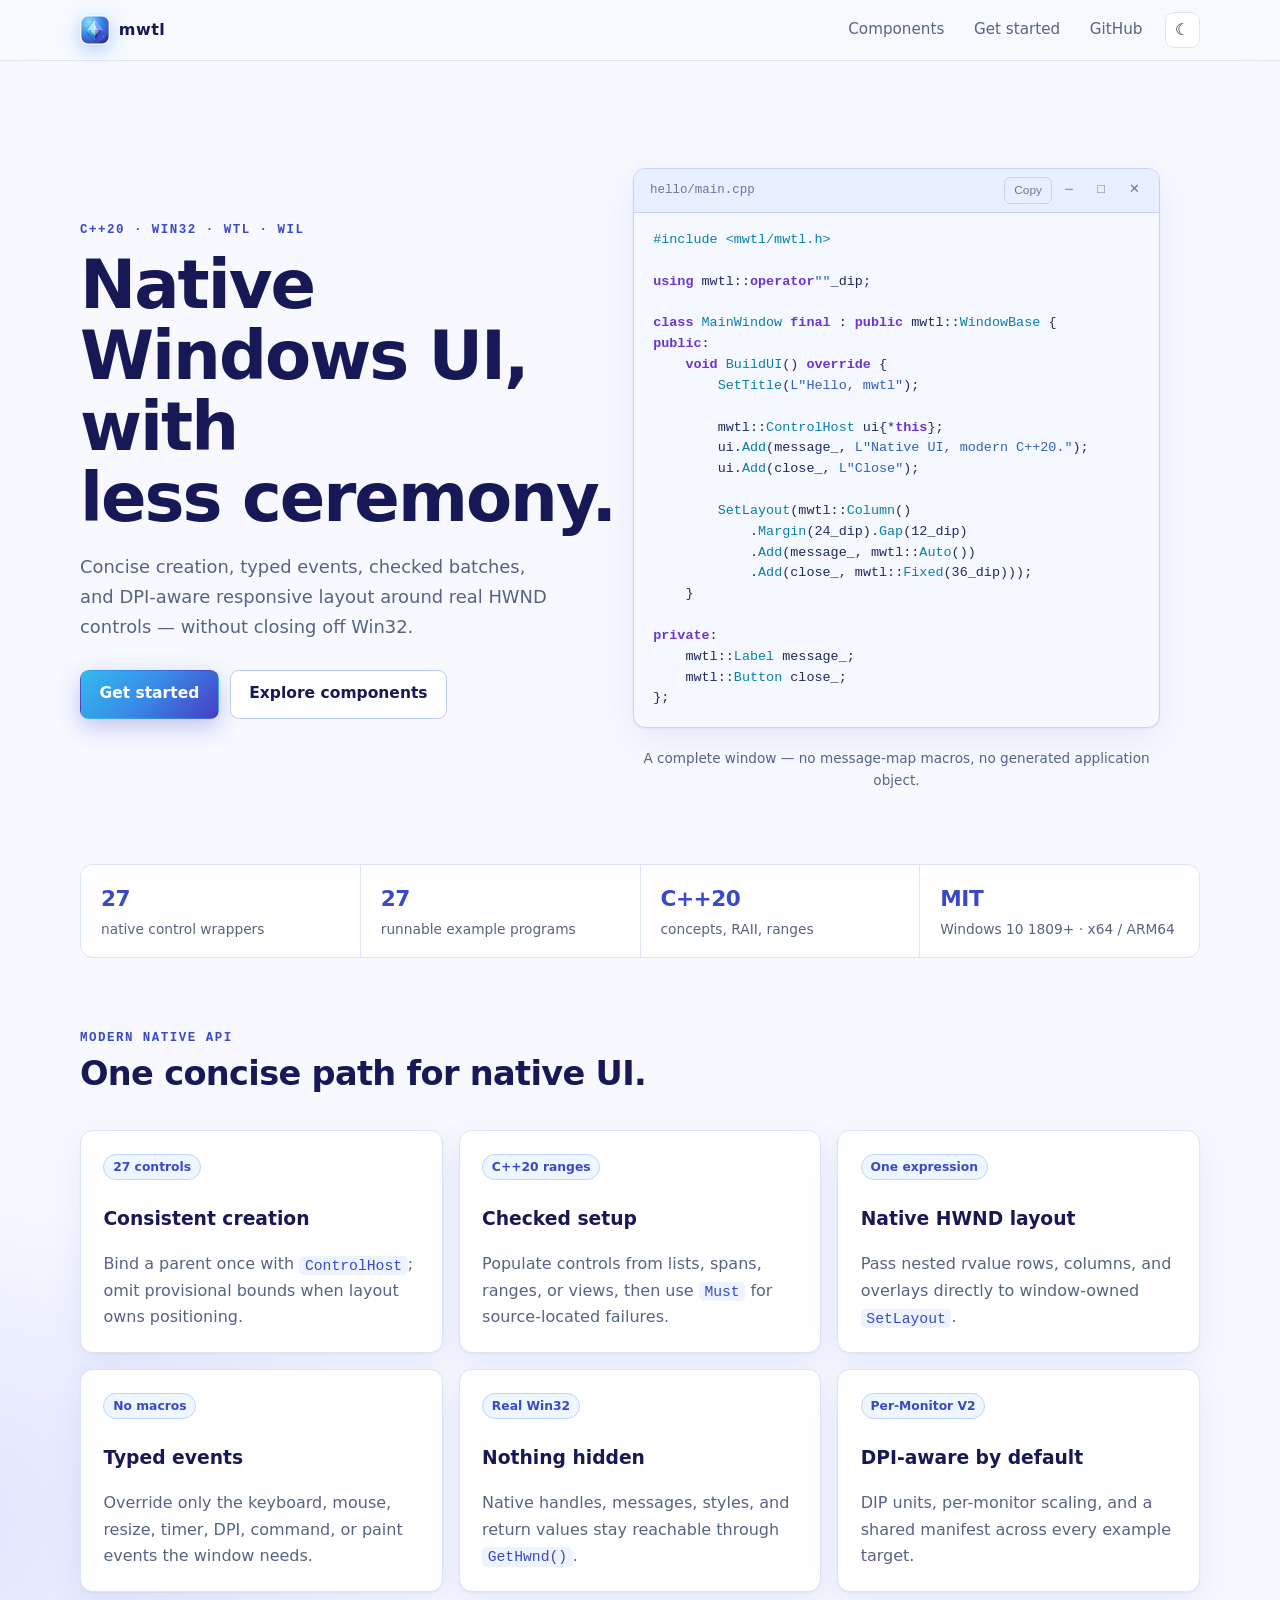
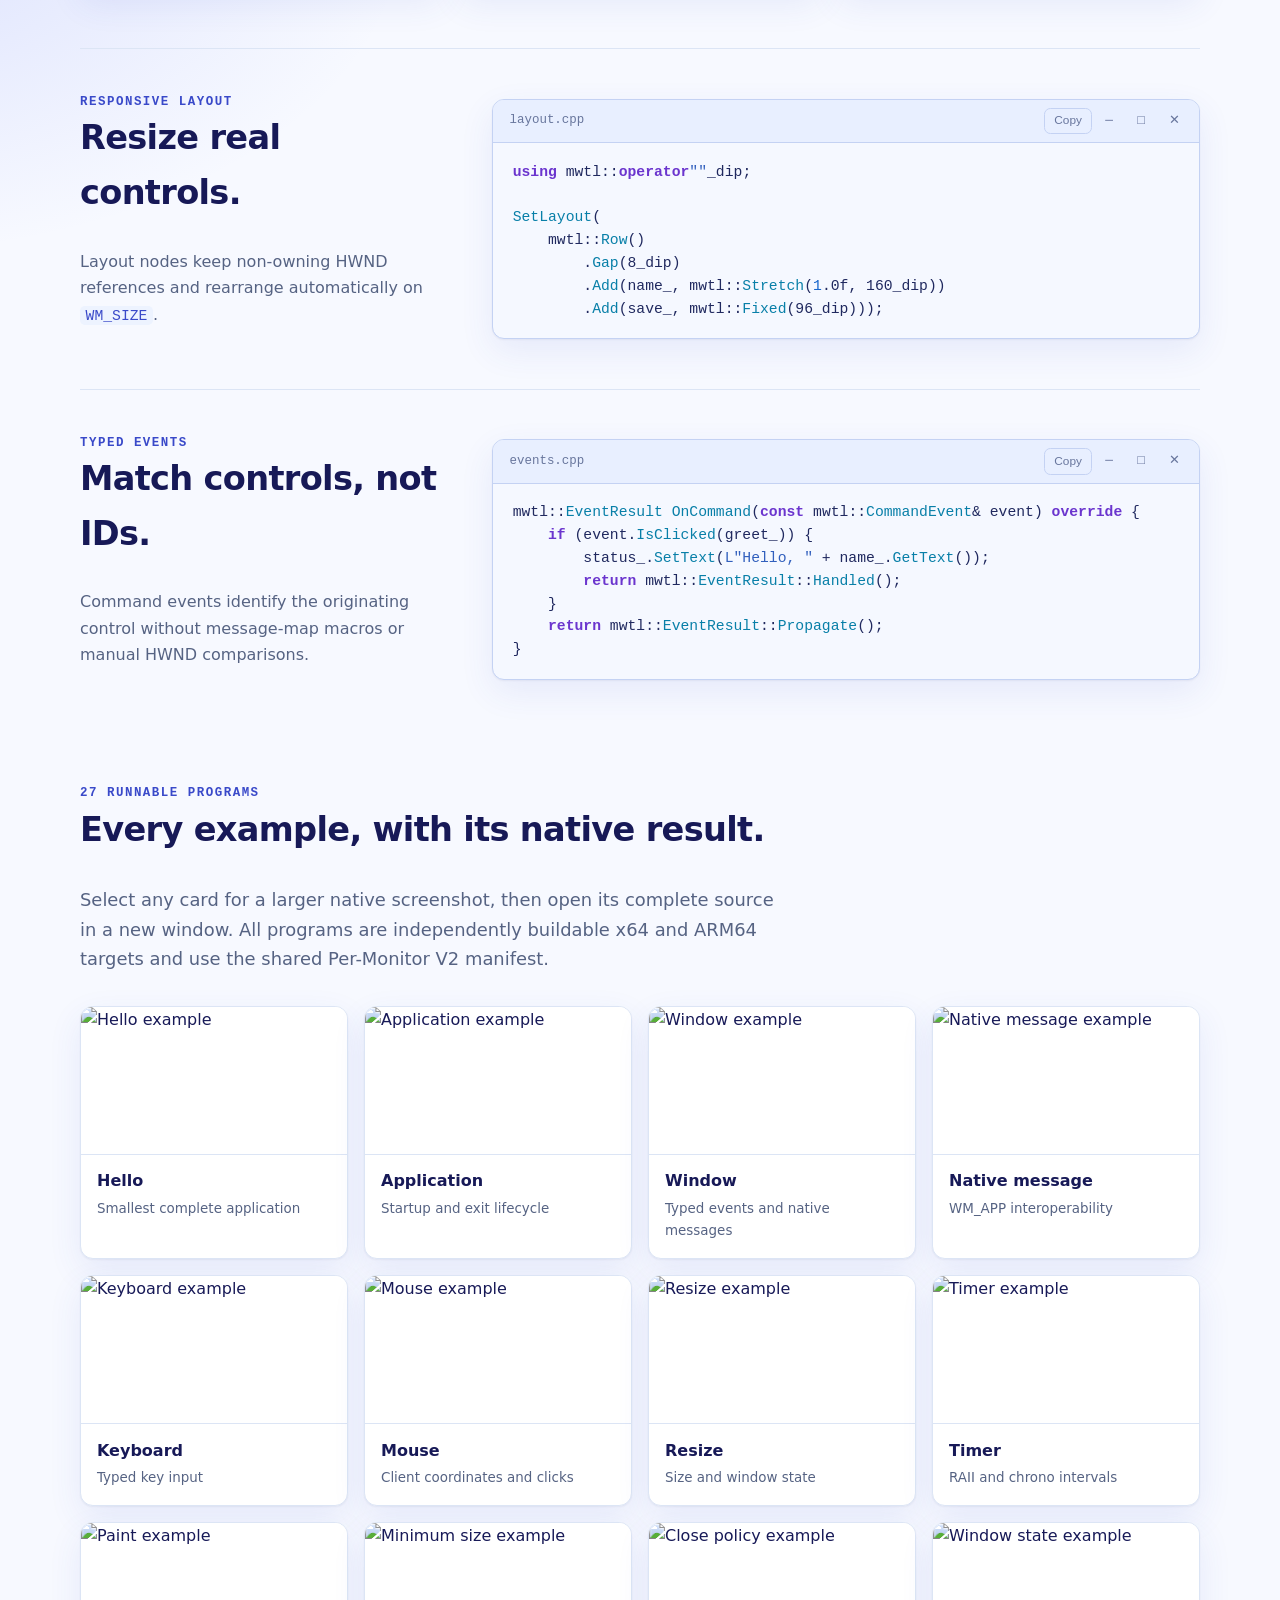
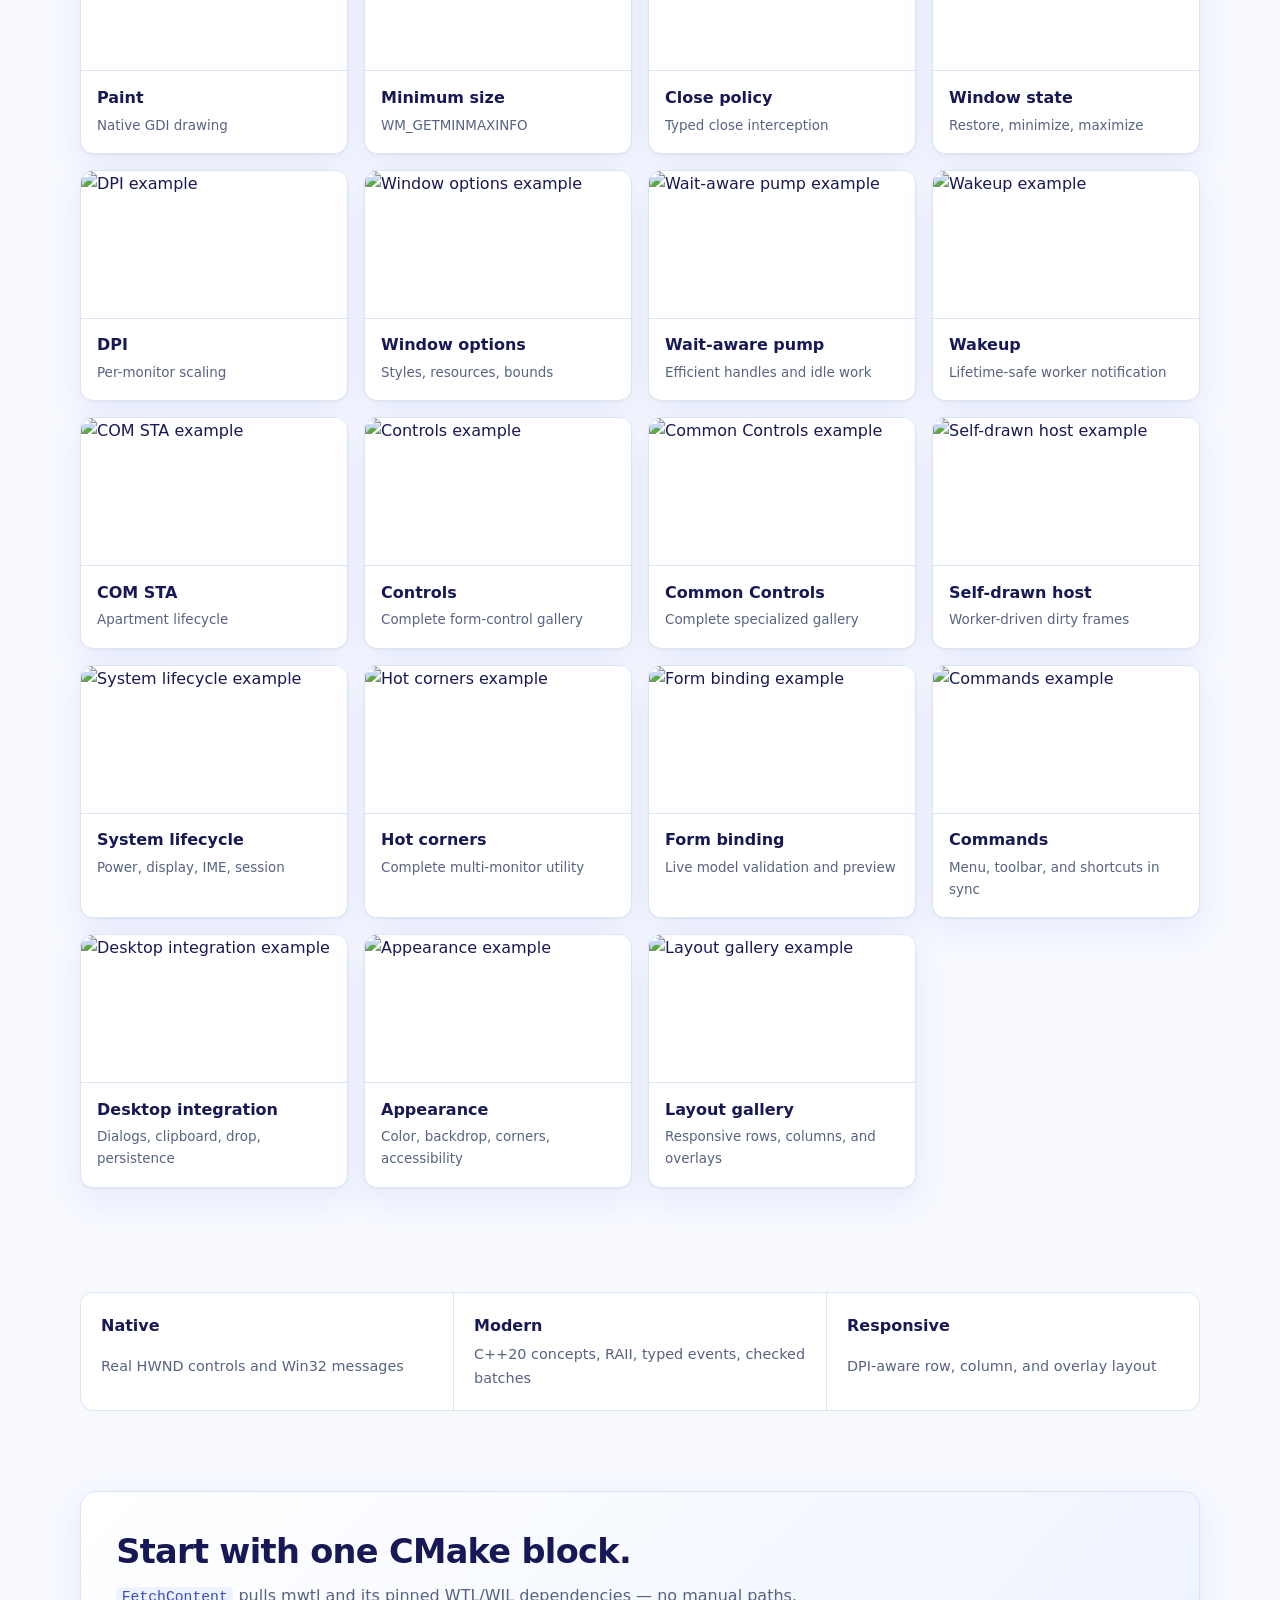
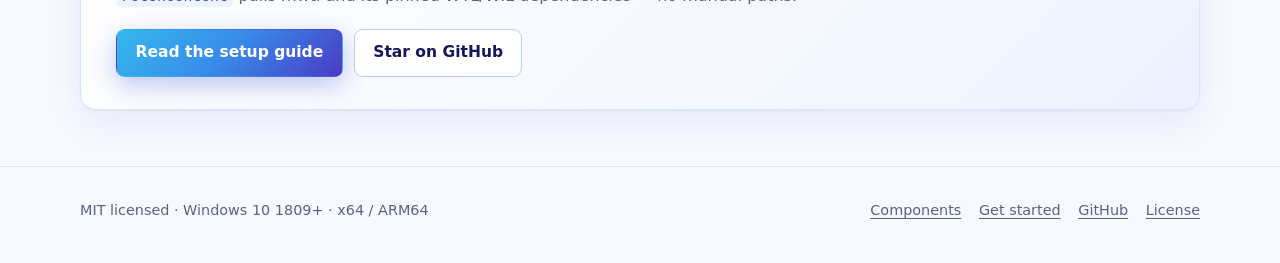
==== site/index.html @ c808b68e "Add enlarged previews for example screenshots" ====
<!doctype html>
<html lang="en">
<head>
  <meta charset="utf-8">
  <meta name="viewport" content="width=device-width, initial-scale=1">
  <meta name="description" content="mwtl is a lightweight C++20 library for native Windows controls, typed events, and DPI-aware responsive layout.">
  <link rel="canonical" href="https://everettjf.github.io/mwtl/">
  <title>mwtl — modern native Windows UI in C++20</title>
  <meta property="og:type" content="website">
  <meta property="og:title" content="mwtl — modern native Windows UI in C++20">
  <meta property="og:description" content="Real HWND controls, typed events, checked setup, and DPI-aware responsive layout — without closing off Win32.">
  <meta property="og:url" content="https://everettjf.github.io/mwtl/">
  <meta property="og:image" content="https://everettjf.github.io/mwtl/assets/mwtl-mark.svg">
  <meta name="theme-color" content="#f7f9ff">
  <link rel="icon" type="image/svg+xml" href="assets/mwtl-mark.svg">
  <link rel="stylesheet" href="styles.css?v=20260808g">
  <script>try{const t=localStorage.getItem("mwtl-theme");if(t)document.documentElement.dataset.theme=t}catch{}</script>
  <script defer src="assets/site.js?v=20260808g"></script>
</head>
<body>
  <a class="skip-link" href="#main">Skip to content</a>
  <header class="site-header">
    <div class="shell nav">
      <a class="brand" href="index.html"><img src="assets/mwtl-mark.svg" alt=""><span>mwtl</span></a>
      <nav class="nav-links" aria-label="Main navigation">
        <a href="components/index.html">Components</a>
        <a href="building.html">Get started</a>
        <a href="https://github.com/everettjf/mwtl">GitHub</a>
        <button class="theme-toggle" type="button" aria-label="Toggle color theme"></button>
      </nav>
    </div>
  </header>

  <main id="main">
    <section class="shell home-hero">
      <div class="hero-copy">
        <div class="eyebrow">C++20 · Win32 · WTL · WIL</div>
        <h1>Native Windows UI, with less&nbsp;ceremony.</h1>
        <p class="lede">Concise creation, typed events, checked batches, and DPI-aware responsive layout around real HWND controls — without closing off Win32.</p>
        <div class="actions">
          <a class="button primary" href="building.html">Get started</a>
          <a class="button" href="components/index.html">Explore components</a>
        </div>
      </div>
      <figure class="hero-demo">
        <pre data-title="hello/main.cpp"><code>#include &lt;mwtl/mwtl.h&gt;

using mwtl::operator""_dip;

class MainWindow final : public mwtl::WindowBase {
public:
    void BuildUI() override {
        SetTitle(L"Hello, mwtl");

        mwtl::ControlHost ui{*this};
        ui.Add(message_, L"Native UI, modern C++20.");
        ui.Add(close_, L"Close");

        SetLayout(mwtl::Column()
            .Margin(24_dip).Gap(12_dip)
            .Add(message_, mwtl::Auto())
            .Add(close_, mwtl::Fixed(36_dip)));
    }

private:
    mwtl::Label message_;
    mwtl::Button close_;
};</code></pre>
        <figcaption>A complete window — no message-map macros, no generated application object.</figcaption>
      </figure>
    </section>

    <section class="shell" aria-label="Project facts">
      <div class="stat-strip">
        <div><strong>27</strong><span>native control wrappers</span></div>
        <div><strong>27</strong><span>runnable example programs</span></div>
        <div><strong>C++20</strong><span>concepts, RAII, ranges</span></div>
        <div><strong>MIT</strong><span>Windows 10 1809+ · x64 / ARM64</span></div>
      </div>
    </section>

    <section class="shell section" aria-labelledby="api-title">
      <div class="eyebrow">Modern native API</div>
      <h2 id="api-title">One concise path for native UI.</h2>
      <div class="grid">
        <article class="card"><span class="tag">27 controls</span><h3>Consistent creation</h3><p>Bind a parent once with <code>ControlHost</code>; omit provisional bounds when layout owns positioning.</p></article>
        <article class="card"><span class="tag">C++20 ranges</span><h3>Checked setup</h3><p>Populate controls from lists, spans, ranges, or views, then use <code>Must</code> for source-located failures.</p></article>
        <article class="card"><span class="tag">One expression</span><h3>Native HWND layout</h3><p>Pass nested rvalue rows, columns, and overlays directly to window-owned <code>SetLayout</code>.</p></article>
        <article class="card"><span class="tag">No macros</span><h3>Typed events</h3><p>Override only the keyboard, mouse, resize, timer, DPI, command, or paint events the window needs.</p></article>
        <article class="card"><span class="tag">Real Win32</span><h3>Nothing hidden</h3><p>Native handles, messages, styles, and return values stay reachable through <code>GetHwnd()</code>.</p></article>
        <article class="card"><span class="tag">Per-Monitor V2</span><h3>DPI-aware by default</h3><p>DIP units, per-monitor scaling, and a shared manifest across every example target.</p></article>
      </div>
    </section>

    <section class="shell quick-code" aria-labelledby="layout-title">
      <div>
        <div class="eyebrow">Responsive layout</div>
        <h2 id="layout-title">Resize real controls.</h2>
        <p>Layout nodes keep non-owning HWND references and rearrange automatically on <code>WM_SIZE</code>.</p>
      </div>
      <pre data-title="layout.cpp"><code>using mwtl::operator""_dip;

SetLayout(
    mwtl::Row()
        .Gap(8_dip)
        .Add(name_, mwtl::Stretch(1.0f, 160_dip))
        .Add(save_, mwtl::Fixed(96_dip)));</code></pre>
    </section>

    <section class="shell quick-code" aria-labelledby="events-title">
      <div>
        <div class="eyebrow">Typed events</div>
        <h2 id="events-title">Match controls, not IDs.</h2>
        <p>Command events identify the originating control without message-map macros or manual HWND comparisons.</p>
      </div>
      <pre data-title="events.cpp"><code>mwtl::EventResult OnCommand(const mwtl::CommandEvent&amp; event) override {
    if (event.IsClicked(greet_)) {
        status_.SetText(L"Hello, " + name_.GetText());
        return mwtl::EventResult::Handled();
    }
    return mwtl::EventResult::Propagate();
}</code></pre>
    </section>

    <section class="shell section" aria-labelledby="examples-title">
      <div class="eyebrow">27 runnable programs</div>
      <h2 id="examples-title">Every example, with its native result.</h2>
      <p class="lede">Select any card for a larger native screenshot, then open its complete source in a new window. All programs are independently buildable x64 and ARM64 targets and use the shared Per-Monitor V2 manifest.</p>
      <div class="example-catalog">
        <a class="example-card" href="https://github.com/everettjf/mwtl/blob/main/examples/hello/main.cpp"><img src="https://raw.githubusercontent.com/everettjf/mwtl/main/docs/images/examples/hello.png" alt="Hello example" width="975" height="357" loading="lazy" decoding="async"><strong>Hello</strong><span>Smallest complete application</span></a>
        <a class="example-card" href="https://github.com/everettjf/mwtl/blob/main/examples/application/main.cpp"><img src="https://raw.githubusercontent.com/everettjf/mwtl/main/docs/images/examples/application.png" alt="Application example" width="900" height="560" loading="lazy" decoding="async"><strong>Application</strong><span>Startup and exit lifecycle</span></a>
        <a class="example-card" href="https://github.com/everettjf/mwtl/blob/main/examples/window/main.cpp"><img src="https://raw.githubusercontent.com/everettjf/mwtl/main/docs/images/examples/window.png" alt="Window example" width="900" height="560" loading="lazy" decoding="async"><strong>Window</strong><span>Typed events and native messages</span></a>
        <a class="example-card" href="https://github.com/everettjf/mwtl/blob/main/examples/native_message/main.cpp"><img src="https://raw.githubusercontent.com/everettjf/mwtl/main/docs/images/examples/native-message.png" alt="Native message example" width="600" height="373" loading="lazy" decoding="async"><strong>Native message</strong><span>WM_APP interoperability</span></a>
        <a class="example-card" href="https://github.com/everettjf/mwtl/blob/main/examples/keyboard/main.cpp"><img src="https://raw.githubusercontent.com/everettjf/mwtl/main/docs/images/examples/keyboard.png" alt="Keyboard example" width="900" height="560" loading="lazy" decoding="async"><strong>Keyboard</strong><span>Typed key input</span></a>
        <a class="example-card" href="https://github.com/everettjf/mwtl/blob/main/examples/mouse/main.cpp"><img src="https://raw.githubusercontent.com/everettjf/mwtl/main/docs/images/examples/mouse.png" alt="Mouse example" width="900" height="560" loading="lazy" decoding="async"><strong>Mouse</strong><span>Client coordinates and clicks</span></a>
        <a class="example-card" href="https://github.com/everettjf/mwtl/blob/main/examples/resize/main.cpp"><img src="https://raw.githubusercontent.com/everettjf/mwtl/main/docs/images/examples/resize.png" alt="Resize example" width="900" height="560" loading="lazy" decoding="async"><strong>Resize</strong><span>Size and window state</span></a>
        <a class="example-card" href="https://github.com/everettjf/mwtl/blob/main/examples/timer/main.cpp"><img src="https://raw.githubusercontent.com/everettjf/mwtl/main/docs/images/examples/timer.png" alt="Timer example" width="600" height="373" loading="lazy" decoding="async"><strong>Timer</strong><span>RAII and chrono intervals</span></a>
        <a class="example-card" href="https://github.com/everettjf/mwtl/blob/main/examples/paint/main.cpp"><img src="https://raw.githubusercontent.com/everettjf/mwtl/main/docs/images/examples/paint.png" alt="Paint example" width="600" height="373" loading="lazy" decoding="async"><strong>Paint</strong><span>Native GDI drawing</span></a>
        <a class="example-card" href="https://github.com/everettjf/mwtl/blob/main/examples/minmax/main.cpp"><img src="https://raw.githubusercontent.com/everettjf/mwtl/main/docs/images/examples/minmax.png" alt="Minimum size example" width="900" height="560" loading="lazy" decoding="async"><strong>Minimum size</strong><span>WM_GETMINMAXINFO</span></a>
        <a class="example-card" href="https://github.com/everettjf/mwtl/blob/main/examples/close_policy/main.cpp"><img src="https://raw.githubusercontent.com/everettjf/mwtl/main/docs/images/examples/close-policy.png" alt="Close policy example" width="900" height="560" loading="lazy" decoding="async"><strong>Close policy</strong><span>Typed close interception</span></a>
        <a class="example-card" href="https://github.com/everettjf/mwtl/blob/main/examples/window_state/main.cpp"><img src="https://raw.githubusercontent.com/everettjf/mwtl/main/docs/images/examples/window-state.png" alt="Window state example" width="900" height="560" loading="lazy" decoding="async"><strong>Window state</strong><span>Restore, minimize, maximize</span></a>
        <a class="example-card" href="https://github.com/everettjf/mwtl/blob/main/examples/dpi/main.cpp"><img src="https://raw.githubusercontent.com/everettjf/mwtl/main/docs/images/examples/dpi.png" alt="DPI example" width="900" height="560" loading="lazy" decoding="async"><strong>DPI</strong><span>Per-monitor scaling</span></a>
        <a class="example-card" href="https://github.com/everettjf/mwtl/blob/main/examples/window_options/main.cpp"><img src="https://raw.githubusercontent.com/everettjf/mwtl/main/docs/images/examples/window-options.png" alt="Window options example" width="815" height="537" loading="lazy" decoding="async"><strong>Window options</strong><span>Styles, resources, bounds</span></a>
        <a class="example-card" href="https://github.com/everettjf/mwtl/blob/main/examples/wait_aware/main.cpp"><img src="https://raw.githubusercontent.com/everettjf/mwtl/main/docs/images/examples/wait-aware.png" alt="Wait-aware pump example" width="900" height="560" loading="lazy" decoding="async"><strong>Wait-aware pump</strong><span>Efficient handles and idle work</span></a>
        <a class="example-card" href="https://github.com/everettjf/mwtl/blob/main/examples/wakeup/main.cpp"><img src="https://raw.githubusercontent.com/everettjf/mwtl/main/docs/images/examples/wakeup.png" alt="Wakeup example" width="900" height="560" loading="lazy" decoding="async"><strong>Wakeup</strong><span>Lifetime-safe worker notification</span></a>
        <a class="example-card" href="https://github.com/everettjf/mwtl/blob/main/examples/com_sta/main.cpp"><img src="https://raw.githubusercontent.com/everettjf/mwtl/main/docs/images/examples/com-sta.png" alt="COM STA example" width="900" height="560" loading="lazy" decoding="async"><strong>COM STA</strong><span>Apartment lifecycle</span></a>
        <a class="example-card" href="https://github.com/everettjf/mwtl/blob/main/examples/controls/main.cpp"><img src="https://raw.githubusercontent.com/everettjf/mwtl/main/docs/images/examples/controls.png" alt="Controls example" width="1462" height="806" loading="lazy" decoding="async"><strong>Controls</strong><span>Complete form-control gallery</span></a>
        <a class="example-card" href="https://github.com/everettjf/mwtl/blob/main/examples/common_controls/main.cpp"><img src="https://raw.githubusercontent.com/everettjf/mwtl/main/docs/images/examples/common-controls.png" alt="Common Controls example" width="1920" height="1020" loading="lazy" decoding="async"><strong>Common Controls</strong><span>Complete specialized gallery</span></a>
        <a class="example-card" href="https://github.com/everettjf/mwtl/blob/main/examples/self_drawn_host/main.cpp"><img src="https://raw.githubusercontent.com/everettjf/mwtl/main/docs/images/examples/self-drawn-host.png" alt="Self-drawn host example" width="900" height="560" loading="lazy" decoding="async"><strong>Self-drawn host</strong><span>Worker-driven dirty frames</span></a>
        <a class="example-card" href="https://github.com/everettjf/mwtl/blob/main/examples/system_lifecycle/main.cpp"><img src="https://raw.githubusercontent.com/everettjf/mwtl/main/docs/images/examples/system-lifecycle.png" alt="System lifecycle example" width="900" height="560" loading="lazy" decoding="async"><strong>System lifecycle</strong><span>Power, display, IME, session</span></a>
        <a class="example-card" href="https://github.com/everettjf/mwtl/blob/main/examples/hot_corners/main.cpp"><img src="https://raw.githubusercontent.com/everettjf/mwtl/main/docs/images/examples/hot-corners.png" alt="Hot corners example" width="655" height="287" loading="lazy" decoding="async"><strong>Hot corners</strong><span>Complete multi-monitor utility</span></a>
        <a class="example-card" href="https://github.com/everettjf/mwtl/blob/main/examples/form_binding/main.cpp"><img src="https://raw.githubusercontent.com/everettjf/mwtl/main/docs/images/examples/form-binding.png" alt="Form binding example" width="920" height="560" loading="lazy" decoding="async"><strong>Form binding</strong><span>Live model validation and preview</span></a>
        <a class="example-card" href="https://github.com/everettjf/mwtl/blob/main/examples/commands/main.cpp"><img src="https://raw.githubusercontent.com/everettjf/mwtl/main/docs/images/examples/commands.png" alt="Commands example" width="1080" height="680" loading="lazy" decoding="async"><strong>Commands</strong><span>Menu, toolbar, and shortcuts in sync</span></a>
        <a class="example-card" href="https://github.com/everettjf/mwtl/blob/main/examples/desktop_integration/main.cpp"><img src="https://raw.githubusercontent.com/everettjf/mwtl/main/docs/images/examples/desktop-integration.png" alt="Desktop integration example" width="1120" height="720" loading="lazy" decoding="async"><strong>Desktop integration</strong><span>Dialogs, clipboard, drop, persistence</span></a>
        <a class="example-card" href="https://github.com/everettjf/mwtl/blob/main/examples/appearance/main.cpp"><img src="https://raw.githubusercontent.com/everettjf/mwtl/main/docs/images/examples/appearance.png" alt="Appearance example" width="1040" height="680" loading="lazy" decoding="async"><strong>Appearance</strong><span>Color, backdrop, corners, accessibility</span></a>
        <a class="example-card" href="https://github.com/everettjf/mwtl/blob/main/examples/layout_gallery/main.cpp"><img src="https://raw.githubusercontent.com/everettjf/mwtl/main/docs/images/examples/layout-gallery.png" alt="Layout gallery example" width="1180" height="760" loading="lazy" decoding="async"><strong>Layout gallery</strong><span>Responsive rows, columns, and overlays</span></a>
      </div>
    </section>

    <section class="shell home-strip" aria-label="Principles">
      <div><strong>Native</strong><span>Real HWND controls and Win32 messages</span></div>
      <div><strong>Modern</strong><span>C++20 concepts, RAII, typed events, checked batches</span></div>
      <div><strong>Responsive</strong><span>DPI-aware row, column, and overlay layout</span></div>
    </section>

    <section class="shell" aria-label="Get started call to action">
      <div class="cta-band">
        <div>
          <h2>Start with one CMake block.</h2>
          <p><code>FetchContent</code> pulls mwtl and its pinned WTL/WIL dependencies — no manual paths.</p>
        </div>
        <div class="actions">
          <a class="button primary" href="building.html">Read the setup guide</a>
          <a class="button" href="https://github.com/everettjf/mwtl">Star on GitHub</a>
        </div>
      </div>
    </section>
  </main>

  <footer class="site-footer">
    <div class="shell footer">
      <span>MIT licensed · Windows 10 1809+ · x64 / ARM64</span>
      <nav aria-label="Footer">
        <a href="components/index.html">Components</a>
        <a href="building.html">Get started</a>
        <a href="https://github.com/everettjf/mwtl">GitHub</a>
        <a href="https://github.com/everettjf/mwtl/blob/main/LICENSE">License</a>
      </nav>
    </div>
  </footer>
</body>
</html>
---- site/styles.css ----
/* mwtl site — Fluent-inspired design derived from the project mark:
   luminous cyan, Windows blue, electric violet, and deep cosmic navy.
   The site is light by default; its dark counterpart is available through
   the header toggle (data-theme="dark" on <html>, persisted by site.js). */

:root {
  color-scheme: light;
  --bg: #f7f9ff;
  --glow-a: rgba(113, 217, 255, .32);
  --glow-b: rgba(98, 120, 245, .18);
  --surface: #ffffff;
  --surface-2: #edf3ff;
  --text: #171957;
  --muted: #566383;
  --line: #dce5f5;
  --line-strong: #bcccf0;
  --accent: #3949c9;
  --accent-soft: rgba(98, 120, 245, .12);
  --chip-line: #bfd5fa;
  --chip-bg: #eef6ff;
  --card-shadow: 0 1px 2px rgba(23, 25, 87, .05), 0 12px 34px rgba(57, 73, 201, .09);
  --card-shadow-hover: 0 3px 7px rgba(23, 25, 87, .08), 0 20px 48px rgba(57, 73, 201, .17);
  --header-bg: rgba(247, 249, 255, .84);
  --code-bg: #f5f8ff;
  --code-bg-2: #e8efff;
  --code-line: #c4d2f3;
  --code-text: #20295f;
  --code-muted: #68769d;
}

:root[data-theme="dark"] {
  color-scheme: dark;
  --bg: #090b24;
  --glow-a: rgba(53, 185, 237, .14);
  --glow-b: rgba(73, 59, 196, .20);
  --surface: #121634;
  --surface-2: #1a2048;
  --text: #f1f7ff;
  --muted: #a6b3d4;
  --line: #252c5a;
  --line-strong: #3c4787;
  --accent: #8be0ff;
  --accent-soft: rgba(113, 217, 255, .11);
  --chip-line: #35558c;
  --chip-bg: rgba(56, 140, 233, .12);
  --card-shadow: 0 1px 2px rgba(2, 3, 16, .5), 0 14px 38px rgba(2, 3, 16, .46);
  --card-shadow-hover: 0 3px 7px rgba(2, 3, 16, .55), 0 22px 52px rgba(2, 3, 16, .66);
  --header-bg: rgba(9, 11, 36, .82);
  --code-bg: #0d1033;
  --code-bg-2: #171957;
  --code-line: #303978;
  --code-text: #effaff;
  --code-muted: #9eacd2;
}

* { box-sizing: border-box; }
html { scroll-behavior: smooth; }

body {
  margin: 0;
  background:
    radial-gradient(60rem 34rem at 84% -8%, var(--glow-a), transparent 70%),
    radial-gradient(48rem 30rem at -10% 30%, var(--glow-b), transparent 70%),
    var(--bg);
  color: var(--text);
  font-family: "Segoe UI Variable Text", "Segoe UI", system-ui, -apple-system, "Helvetica Neue", Arial, sans-serif;
  line-height: 1.65;
  -webkit-font-smoothing: antialiased;
}

h1, h2, h3 { font-family: "Segoe UI Variable Display", "Segoe UI", system-ui, sans-serif; }
code, pre, kbd { font-family: "Cascadia Code", "Cascadia Mono", Consolas, "SFMono-Regular", Menlo, monospace; }

a { color: var(--accent); text-underline-offset: .18em; }
a:hover { text-decoration-thickness: 2px; }

::selection { background: rgba(98, 120, 245, .28); }
:focus-visible { outline: 2px solid var(--accent); outline-offset: 2px; border-radius: 4px; }

.skip-link {
  position: absolute; top: -3rem; left: 1rem; z-index: 100;
  padding: .5rem .9rem; border-radius: .5rem;
  background: var(--accent); color: #fff; text-decoration: none;
  transition: top .15s ease;
}
.skip-link:focus-visible { top: .6rem; }

.shell { width: min(1120px, calc(100% - 2.5rem)); margin: 0 auto; }

/* ---------- Header ---------- */
.site-header {
  position: sticky; top: 0; z-index: 40;
  border-bottom: 1px solid var(--line);
  background: var(--header-bg);
  backdrop-filter: blur(16px);
  -webkit-backdrop-filter: blur(16px);
}
.nav { display: flex; align-items: center; justify-content: space-between; gap: 1rem; min-height: 3.75rem; }
.brand { display: inline-flex; align-items: center; gap: .55rem; color: var(--text); text-decoration: none; font-weight: 700; letter-spacing: .03em; }
.brand img { width: 30px; height: 30px; border-radius: 8px; box-shadow: 0 5px 18px rgba(56, 140, 233, .38); }
.nav-links { display: flex; align-items: center; gap: .25rem; }
.nav-links a {
  padding: .42rem .8rem; border-radius: .5rem;
  color: var(--muted); text-decoration: none; font-size: .95rem;
}
.nav-links a:hover { color: var(--text); background: var(--accent-soft); }
.nav-links a.active { color: var(--text); font-weight: 600; background: var(--accent-soft); }

.theme-toggle {
  display: inline-flex; align-items: center; justify-content: center;
  width: 2.2rem; height: 2.2rem; margin-left: .35rem;
  border: 1px solid var(--line); border-radius: .55rem;
  background: var(--surface); color: var(--text);
  font-size: 1rem; line-height: 1; cursor: pointer;
}
.theme-toggle:hover { border-color: var(--line-strong); background: var(--surface-2); }
.theme-toggle::before { content: "☾"; }
:root[data-theme="dark"] .theme-toggle::before { content: "☀"; }

/* ---------- Type ---------- */
.eyebrow {
  color: var(--accent);
  font: 600 .78rem/1.3 "Cascadia Code", Consolas, monospace;
  letter-spacing: .12em; text-transform: uppercase;
}
h1 { margin: .7rem 0 1.1rem; font-size: clamp(2.3rem, 5.4vw, 3.9rem); font-weight: 650; line-height: 1.06; letter-spacing: -.03em; }
h2 { margin-top: 0; font-size: clamp(1.5rem, 3.4vw, 2.1rem); font-weight: 650; letter-spacing: -.02em; }
h3 { margin-bottom: .35rem; font-weight: 650; }
.lede { max-width: 44rem; color: var(--muted); font-size: 1.12rem; }

/* ---------- Buttons ---------- */
.actions { display: flex; flex-wrap: wrap; gap: .7rem; margin-top: 1.8rem; }
.button {
  display: inline-flex; align-items: center; gap: .45rem;
  padding: .66rem 1.15rem; border: 1px solid var(--line-strong); border-radius: .55rem;
  color: var(--text); text-decoration: none; font-weight: 600; font-size: .97rem;
  background: var(--surface);
  transition: background .12s ease, border-color .12s ease, transform .12s ease;
}
.button:hover { background: var(--surface-2); }
.button.primary {
  border-color: transparent; color: #fff;
  background: linear-gradient(135deg, #35b9ed, #388ce9 48%, #493bc4);
  box-shadow: 0 8px 24px rgba(57, 73, 201, .30);
}
.button.primary:hover { filter: brightness(1.07); background: linear-gradient(135deg, #35b9ed, #388ce9 48%, #493bc4); }
.button:active { transform: translateY(1px); }

/* ---------- Hero ---------- */
.hero { padding: 5rem 0 3.5rem; }
.home-hero {
  display: grid; grid-template-columns: minmax(0, .88fr) minmax(0, 1.12fr);
  gap: 2.25rem; align-items: center; padding: 4.5rem 0 3.5rem;
}
.home-hero h1 { font-size: clamp(2.5rem, 5.6vw, 4.2rem); }
.hero-demo { min-width: 0; }
.hero-demo pre {
  overflow-x: hidden;
  white-space: pre-wrap;
  overflow-wrap: anywhere;
  font-size: clamp(.75rem, 1.05vw, .9rem);
}
.hero-demo figcaption, .demo-caption { margin-top: .6rem; color: var(--muted); font-size: .85rem; text-align: center; }

.stat-strip {
  display: grid; grid-template-columns: repeat(4, 1fr); gap: 1px;
  margin: 0 auto 1rem; overflow: hidden;
  border: 1px solid var(--line); border-radius: .8rem; background: var(--line);
}
.stat-strip div { display: grid; gap: .1rem; padding: 1rem 1.25rem; background: var(--surface); }
.stat-strip strong { font-size: 1.35rem; font-weight: 650; letter-spacing: -.02em; color: var(--accent); }
.stat-strip span { color: var(--muted); font-size: .86rem; }

/* ---------- Cards ---------- */
.section { padding: 3.5rem 0; }
.section > .lede { margin-bottom: .5rem; }
.grid { display: grid; grid-template-columns: repeat(auto-fit, minmax(280px, 1fr)); gap: 1rem; margin-top: 1.8rem; }
.card {
  padding: 1.35rem 1.4rem; border: 1px solid var(--line); border-radius: .8rem;
  background: var(--surface); box-shadow: var(--card-shadow);
}
.card p { margin-bottom: 0; color: var(--muted); }
.tag {
  display: inline-block; margin-bottom: .35rem; padding: .13rem .55rem;
  border: 1px solid var(--chip-line); border-radius: 99px;
  color: var(--accent); background: var(--chip-bg); font-size: .77rem; font-weight: 600;
}

/* ---------- Code: Windows-window chrome ---------- */
pre {
  overflow-x: auto; padding: 1.1rem 1.2rem;
  border: 1px solid var(--code-line); border-radius: .7rem;
  background: linear-gradient(150deg, var(--code-bg), var(--code-bg-2));
  color: var(--code-text); font-size: .92rem; line-height: 1.55;
  tab-size: 4;
}
code:not(pre code) {
  padding: .1rem .35rem; border-radius: .3rem;
  background: var(--surface-2); color: var(--accent); font-size: .92em;
  overflow-wrap: anywhere;
}

.window {
  margin: 1.2rem 0; overflow: hidden;
  border: 1px solid var(--code-line); border-radius: .75rem;
  background: var(--code-bg);
  box-shadow: var(--card-shadow);
}
.window-bar {
  display: flex; align-items: center; gap: .8rem;
  padding: .5rem .65rem .5rem 1rem;
  border-bottom: 1px solid var(--code-line);
  background: var(--code-bg-2);
}
.window-title {
  flex: 1; min-width: 0; overflow: hidden; text-overflow: ellipsis; white-space: nowrap;
  color: var(--code-muted); font: 500 .78rem/1.4 "Cascadia Code", Consolas, monospace;
}
.window-glyphs {
  color: var(--code-muted); font: .8rem/1 "Segoe UI Symbol", "Cascadia Code", monospace;
  letter-spacing: .65em; user-select: none; white-space: nowrap;
}
.window pre { margin: 0; border: 0; border-radius: 0; background: transparent; }

.copy-btn {
  padding: .28rem .6rem; border: 1px solid var(--code-line); border-radius: .4rem;
  background: transparent; color: var(--code-muted);
  font: 500 .74rem/1.3 "Segoe UI Variable Text", "Segoe UI", sans-serif; cursor: pointer;
  transition: color .12s ease, border-color .12s ease;
}
.copy-btn:hover { color: var(--code-text); border-color: var(--code-muted); }
.copy-btn.copied { color: #15803d; border-color: #4ade80; }
:root[data-theme="dark"] .copy-btn.copied { color: #86efac; border-color: #4ade80; }

/* Syntax colors follow the cyan, blue, and violet facets in the mark. */
.syntax-keyword { color: #6b35ce; font-weight: 600; }
.syntax-type { color: #087fa8; }
.syntax-string { color: #315fbd; }
.syntax-number { color: #1766cc; }
.syntax-comment { color: #7a86a6; font-style: italic; }
.syntax-preprocessor { color: #087fa8; }

:root[data-theme="dark"] .syntax-keyword { color: #c7a7ff; }
:root[data-theme="dark"] .syntax-type { color: #71d9ff; }
:root[data-theme="dark"] .syntax-string { color: #a6c7ff; }
:root[data-theme="dark"] .syntax-number { color: #8be0ff; }
:root[data-theme="dark"] .syntax-comment { color: #8797c2; }
:root[data-theme="dark"] .syntax-preprocessor { color: #77ddff; }

/* ---------- Content blocks ---------- */
.prose { max-width: 850px; padding: 3rem 0 5rem; }
.prose p, .prose li { color: var(--muted); }
.prose strong { color: var(--text); }
.callout {
  padding: .9rem 1.2rem; border-left: 3px solid var(--accent); border-radius: 0 .5rem .5rem 0;
  background: var(--surface); color: var(--muted);
}
.callout strong { color: var(--text); }

.quick-code {
  display: grid; grid-template-columns: minmax(220px, .68fr) minmax(0, 1.32fr);
  gap: 3rem; align-items: center; padding: 2.8rem 0; border-top: 1px solid var(--line);
}
.quick-code p { color: var(--muted); }
.quick-code .window { margin: 0; }

.home-strip {
  display: grid; grid-template-columns: repeat(3, 1fr); gap: 1px;
  margin: 3rem auto 5rem; overflow: hidden;
  border: 1px solid var(--line); border-radius: .8rem; background: var(--line);
}
.home-strip div { display: grid; gap: .25rem; padding: 1.25rem; background: var(--surface); }
.home-strip span { color: var(--muted); font-size: .9rem; }

.cta-band {
  display: flex; flex-wrap: wrap; align-items: center; justify-content: space-between; gap: 1.2rem;
  margin: 3.5rem auto; padding: 2rem 2.2rem;
  border: 1px solid var(--line); border-radius: 1rem;
  background: linear-gradient(135deg, var(--surface), var(--surface-2));
  box-shadow: var(--card-shadow);
}
.cta-band h2 { margin: 0 0 .2rem; }
.cta-band p { margin: 0; color: var(--muted); }
.cta-band .actions { margin: 0; }

/* ---------- Example catalog ---------- */
.example-catalog {
  display: grid; grid-template-columns: repeat(auto-fill, minmax(230px, 1fr));
  gap: 1rem; margin-top: 2rem;
}
.example-card {
  display: grid; grid-template-rows: auto auto 1fr; overflow: hidden;
  border: 1px solid var(--line); border-radius: .8rem;
  color: var(--text); text-decoration: none; background: var(--surface);
  box-shadow: var(--card-shadow);
  transition: transform .16s ease, box-shadow .16s ease, border-color .16s ease;
}
.example-card:hover { transform: translateY(-3px); border-color: var(--line-strong); box-shadow: var(--card-shadow-hover); }
.example-card img {
  width: 100%; height: 148px; object-fit: cover; object-position: top left;
  border-bottom: 1px solid var(--line); background: #fff;
}
.example-card strong { padding: .85rem 1rem 0; font-weight: 650; }
.example-card span { padding: .2rem 1rem 1rem; color: var(--muted); font-size: .84rem; }

.example-viewer {
  width: min(1120px, calc(100vw - 2rem)); max-width: none; max-height: calc(100vh - 2rem);
  padding: 0; overflow: hidden; border: 1px solid var(--line-strong); border-radius: 1rem;
  color: var(--text); background: var(--surface); box-shadow: 0 30px 90px rgba(23, 25, 87, .28);
}
.example-viewer::backdrop { background: rgba(10, 13, 48, .68); backdrop-filter: blur(8px); }
.example-viewer-frame { display: grid; grid-template-rows: auto minmax(0, 1fr) auto; max-height: calc(100vh - 2rem); }
.example-viewer-bar, .example-viewer-actions {
  display: flex; align-items: center; justify-content: space-between; gap: 1rem;
  padding: .9rem 1rem; border-bottom: 1px solid var(--line); background: var(--surface-2);
}
.example-viewer-bar > div { display: flex; align-items: baseline; gap: .75rem; min-width: 0; }
.example-viewer-description { overflow: hidden; color: var(--muted); font-size: .86rem; text-overflow: ellipsis; white-space: nowrap; }
.example-viewer-close {
  flex: 0 0 auto; width: 2.25rem; height: 2.25rem; border: 1px solid var(--line); border-radius: .55rem;
  color: var(--muted); background: var(--surface); font: 1.4rem/1 system-ui; cursor: pointer;
}
.example-viewer-close:hover { color: var(--text); border-color: var(--line-strong); }
.example-viewer-canvas { display: grid; place-items: center; min-height: 0; padding: 1rem; overflow: auto; background: #eef3ff; }
.example-viewer-canvas img { display: block; max-width: 100%; max-height: calc(100vh - 10rem); width: auto; height: auto; border-radius: .4rem; box-shadow: 0 12px 40px rgba(23, 25, 87, .18); }
.example-viewer-actions { border-top: 1px solid var(--line); border-bottom: 0; }
.example-viewer-actions > span { color: var(--muted); font-size: .82rem; }
.example-viewer-actions .button { min-height: 2.7rem; padding: .65rem 1rem; }
:root[data-theme="dark"] .example-viewer-canvas { background: #0d1037; }

/* ---------- Guide (building.html) ---------- */
.guide { max-width: 960px; }
.guide h1 { max-width: 850px; }
.guide section { scroll-margin-top: 5rem; padding: 3.2rem 0; border-top: 1px solid var(--line); }
.guide section h2 { margin-top: .55rem; }
.page-toc { display: flex; flex-wrap: wrap; gap: .5rem; margin: 2rem 0 2.5rem; }
.page-toc a {
  padding: .35rem .85rem; border: 1px solid var(--line); border-radius: 99px;
  background: var(--surface); color: var(--muted); text-decoration: none; font-size: .88rem;
}
.page-toc a:hover { color: var(--text); border-color: var(--line-strong); background: var(--surface-2); }
.requirements {
  display: grid; grid-template-columns: repeat(2, 1fr); gap: 1px;
  margin: 2.2rem 0 1rem; overflow: hidden;
  border: 1px solid var(--line); border-radius: .8rem; background: var(--line);
}
.requirements div { display: grid; gap: .25rem; padding: 1.1rem 1.25rem; background: var(--surface); }
.requirements span { color: var(--muted); }

/* ---------- Docs layout (components) ---------- */
.docs-topbar { padding: 0 max(1.25rem, calc((100% - 1400px) / 2)); }
.docs-topbar .nav { min-height: 3.75rem; }
.docs-layout { display: grid; grid-template-columns: 250px minmax(0, 1fr); width: min(1440px, 100%); margin: 0 auto; }
.docs-sidebar {
  position: sticky; top: 3.8rem; height: calc(100vh - 3.8rem);
  padding: 2rem 1.5rem; overflow-y: auto; border-right: 1px solid var(--line);
}
.sidebar-title { margin-bottom: 1.2rem; font-size: 1rem; font-weight: 700; }
.docs-sidebar nav { display: grid; }
.docs-sidebar nav span {
  margin: 1.3rem 0 .4rem; color: var(--muted);
  font: 700 .68rem/1.2 "Cascadia Code", Consolas, monospace;
  letter-spacing: .09em; text-transform: uppercase; opacity: .8;
}
.docs-sidebar nav a {
  padding: .34rem .65rem; border-left: 2px solid var(--line); border-radius: 0 .4rem .4rem 0;
  color: var(--muted); text-decoration: none; font-size: .92rem;
}
.docs-sidebar nav a:hover { border-color: var(--accent); color: var(--text); background: var(--accent-soft); }
.docs-content { min-width: 0; max-width: 1120px; padding: 0 3.5rem 6rem; }
.docs-intro { padding: 4rem 0 3.5rem; border-bottom: 1px solid var(--line); }
.docs-intro h1 { max-width: 780px; }
.docs-intro p { max-width: 760px; color: var(--muted); font-size: 1.08rem; }
.doc-section { scroll-margin-top: 5rem; padding: 3.5rem 0; border-bottom: 1px solid var(--line); }
.doc-heading {
  display: grid; grid-template-columns: minmax(220px, .75fr) minmax(260px, 1.25fr);
  gap: 2rem; margin-bottom: 1.5rem; align-items: end;
}
.doc-heading h2 { margin: .5rem 0 0; }
.doc-heading p { margin: 0; color: var(--muted); }
.example-grid { display: grid; grid-template-columns: minmax(0, 1.05fr) minmax(300px, .95fr); gap: 1rem; align-items: start; }
.example-grid .window, .code-panel { margin: 0; }
.code-panel { min-width: 0; }
.code-panel.compact { max-width: 800px; }
.docs-content pre { white-space: pre-wrap; overflow-wrap: anywhere; }
.preview-panel {
  display: flex; flex-direction: column; margin: 0; overflow: hidden;
  border: 1px solid var(--line); border-radius: .75rem;
  background: var(--surface); box-shadow: var(--card-shadow);
}
.preview-panel img { display: block; width: 100%; height: auto; background: #fff; }
.preview-panel figcaption { padding: .7rem 1rem; border-top: 1px solid var(--line); color: var(--muted); font-size: .82rem; }
.result-note, .native-note {
  display: grid; align-content: center; gap: .45rem; padding: 1.4rem;
  border: 1px solid var(--line); border-radius: .75rem;
  background: var(--surface); color: var(--muted); box-shadow: var(--card-shadow);
}
.result-note strong, .native-note strong { color: var(--text); }
.native-note { margin-top: 1rem; }
.source-link { margin: 1.5rem 0 0; }
.component-catalog { display: grid; grid-template-columns: repeat(auto-fill, minmax(250px, 1fr)); gap: 1rem; }
.component-card {
  display: flex; min-width: 0; flex-direction: column; overflow: hidden;
  border: 1px solid var(--line); border-radius: .8rem;
  background: var(--surface); box-shadow: var(--card-shadow);
}
.component-card img {
  width: 100%; height: 130px; object-fit: cover; object-position: top left;
  border-bottom: 1px solid var(--line); background: #fff;
}
.component-card h3 { margin: .9rem 1rem .35rem; font-size: 1.02rem; }
.component-card pre { min-height: 4.6rem; margin: 0 1rem .8rem; padding: .7rem .8rem; font-size: .77rem; }
.component-card a { margin: auto 1rem 1rem; font-size: .86rem; font-weight: 600; }

/* ---------- Footer ---------- */
.site-footer { border-top: 1px solid var(--line); }
.footer {
  display: flex; flex-wrap: wrap; align-items: center; justify-content: space-between; gap: .8rem;
  padding: 2rem 0 2.5rem; color: var(--muted); font-size: .9rem;
}
.footer nav { display: flex; flex-wrap: wrap; gap: 1.1rem; }
.footer a { color: var(--muted); }
.footer a:hover { color: var(--text); }

/* ---------- Responsive ---------- */
@media (max-width: 900px) {
  .home-hero { grid-template-columns: 1fr; gap: 2.2rem; padding-top: 3.2rem; }
  .stat-strip { grid-template-columns: repeat(2, 1fr); }
}

@media (max-width: 640px) {
  .nav { gap: .5rem; padding: .4rem 0; }
  .brand { font-size: .95rem; }
  .brand img { width: 26px; height: 26px; }
  .nav-links { gap: 0; }
  .nav-links a { padding: .36rem .5rem; font-size: .88rem; }
  .theme-toggle { width: 2rem; height: 2rem; margin-left: .1rem; }
  .hero { padding-top: 3rem; }
  .quick-code, .home-strip, .doc-heading, .example-grid, .requirements { grid-template-columns: 1fr; }
  .cta-band { padding: 1.5rem 1.3rem; }
  .docs-topbar { padding: 0 1rem; }
  .docs-layout { display: block; }
  .docs-sidebar { position: static; width: 100%; height: auto; border-right: 0; border-bottom: 1px solid var(--line); }
  .docs-sidebar nav { grid-template-columns: repeat(2, minmax(0, 1fr)); }
  .docs-sidebar nav span { grid-column: 1 / -1; }
  .docs-content { padding: 0 1.25rem 4rem; }
  .docs-intro { padding-top: 2.5rem; }
}

@media (max-width: 480px) {
  .nav { flex-wrap: wrap; }
  .nav-links {
    flex: 1 0 100%;
    justify-content: space-between;
    border-top: 1px solid var(--line);
    padding-top: .35rem;
  }
  .nav-links a { white-space: nowrap; }
}

@media (prefers-reduced-motion: reduce) {
  html { scroll-behavior: auto; }
  *, *::before, *::after { transition: none !important; }
  .example-card:hover { transform: none; }
  .example-viewer { width: calc(100vw - 1rem); max-height: calc(100vh - 1rem); }
  .example-viewer-frame { max-height: calc(100vh - 1rem); }
  .example-viewer-description, .example-viewer-actions > span { display: none; }
}
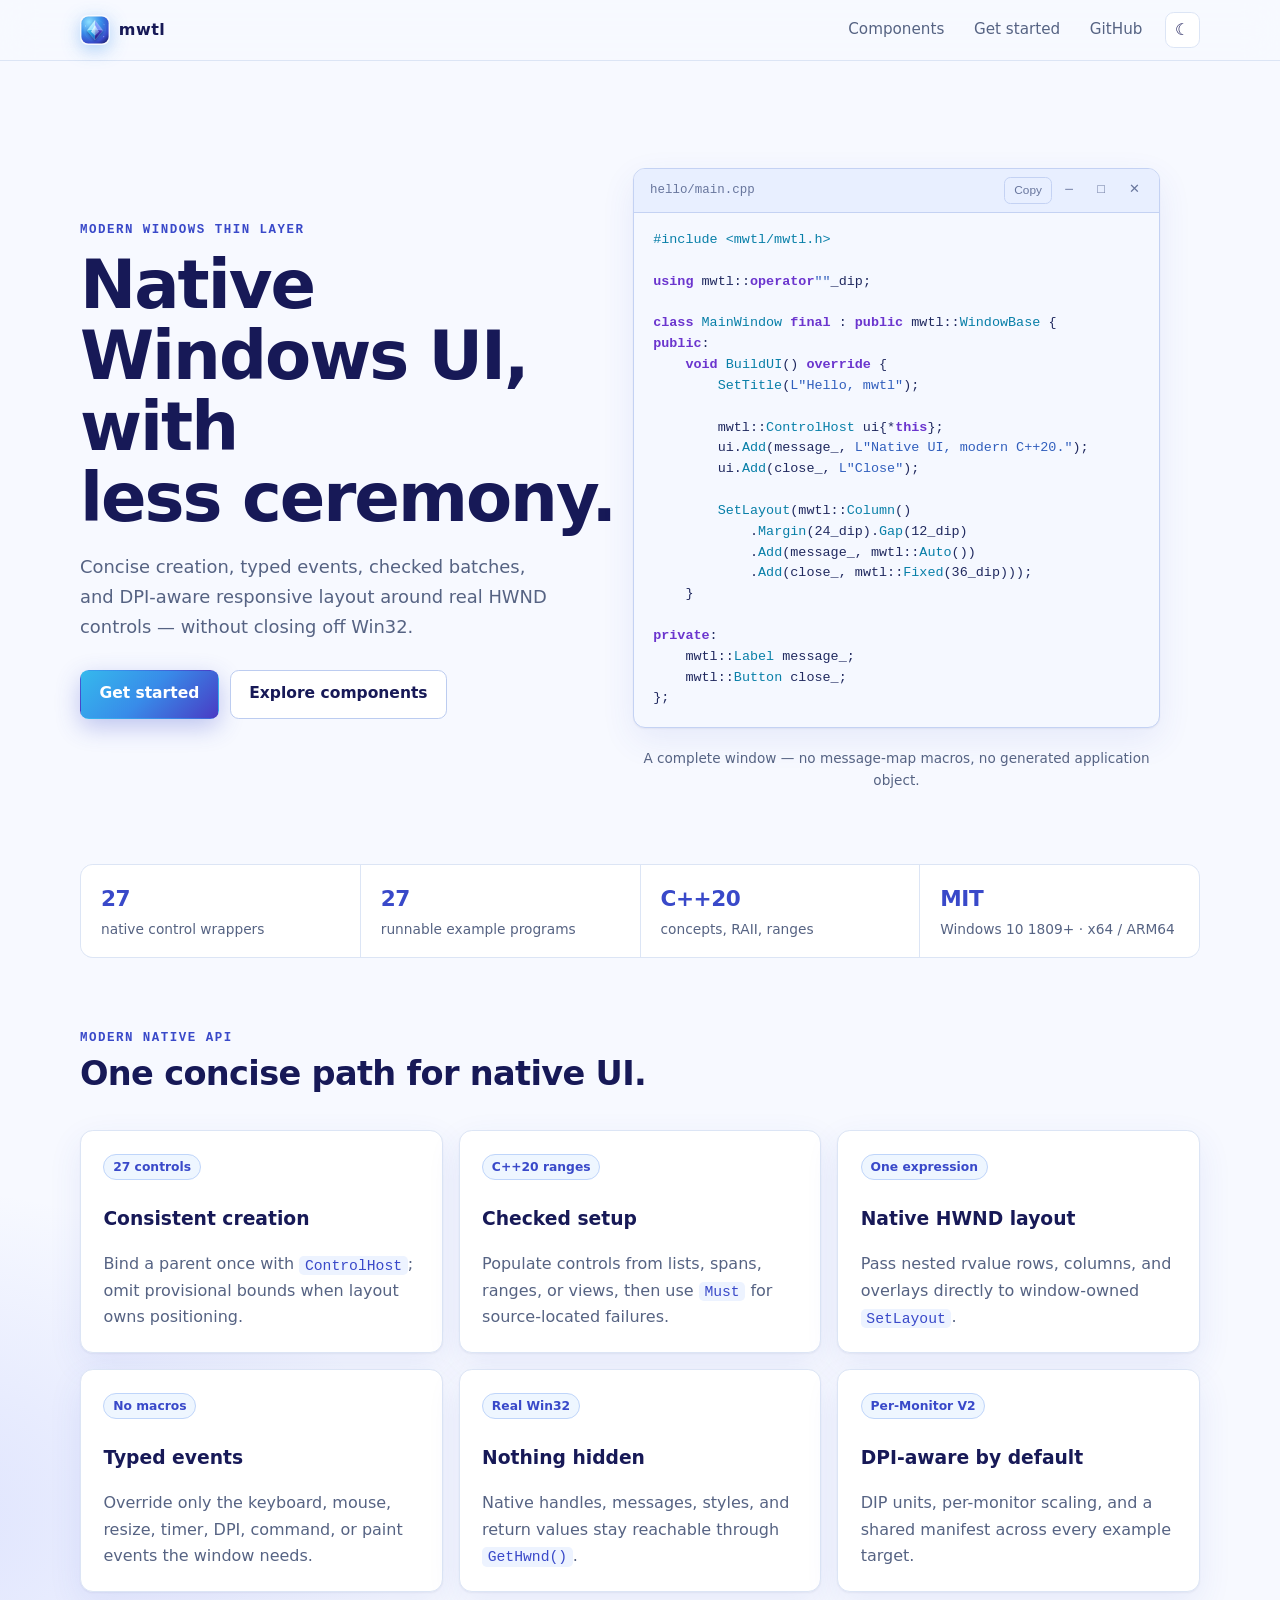
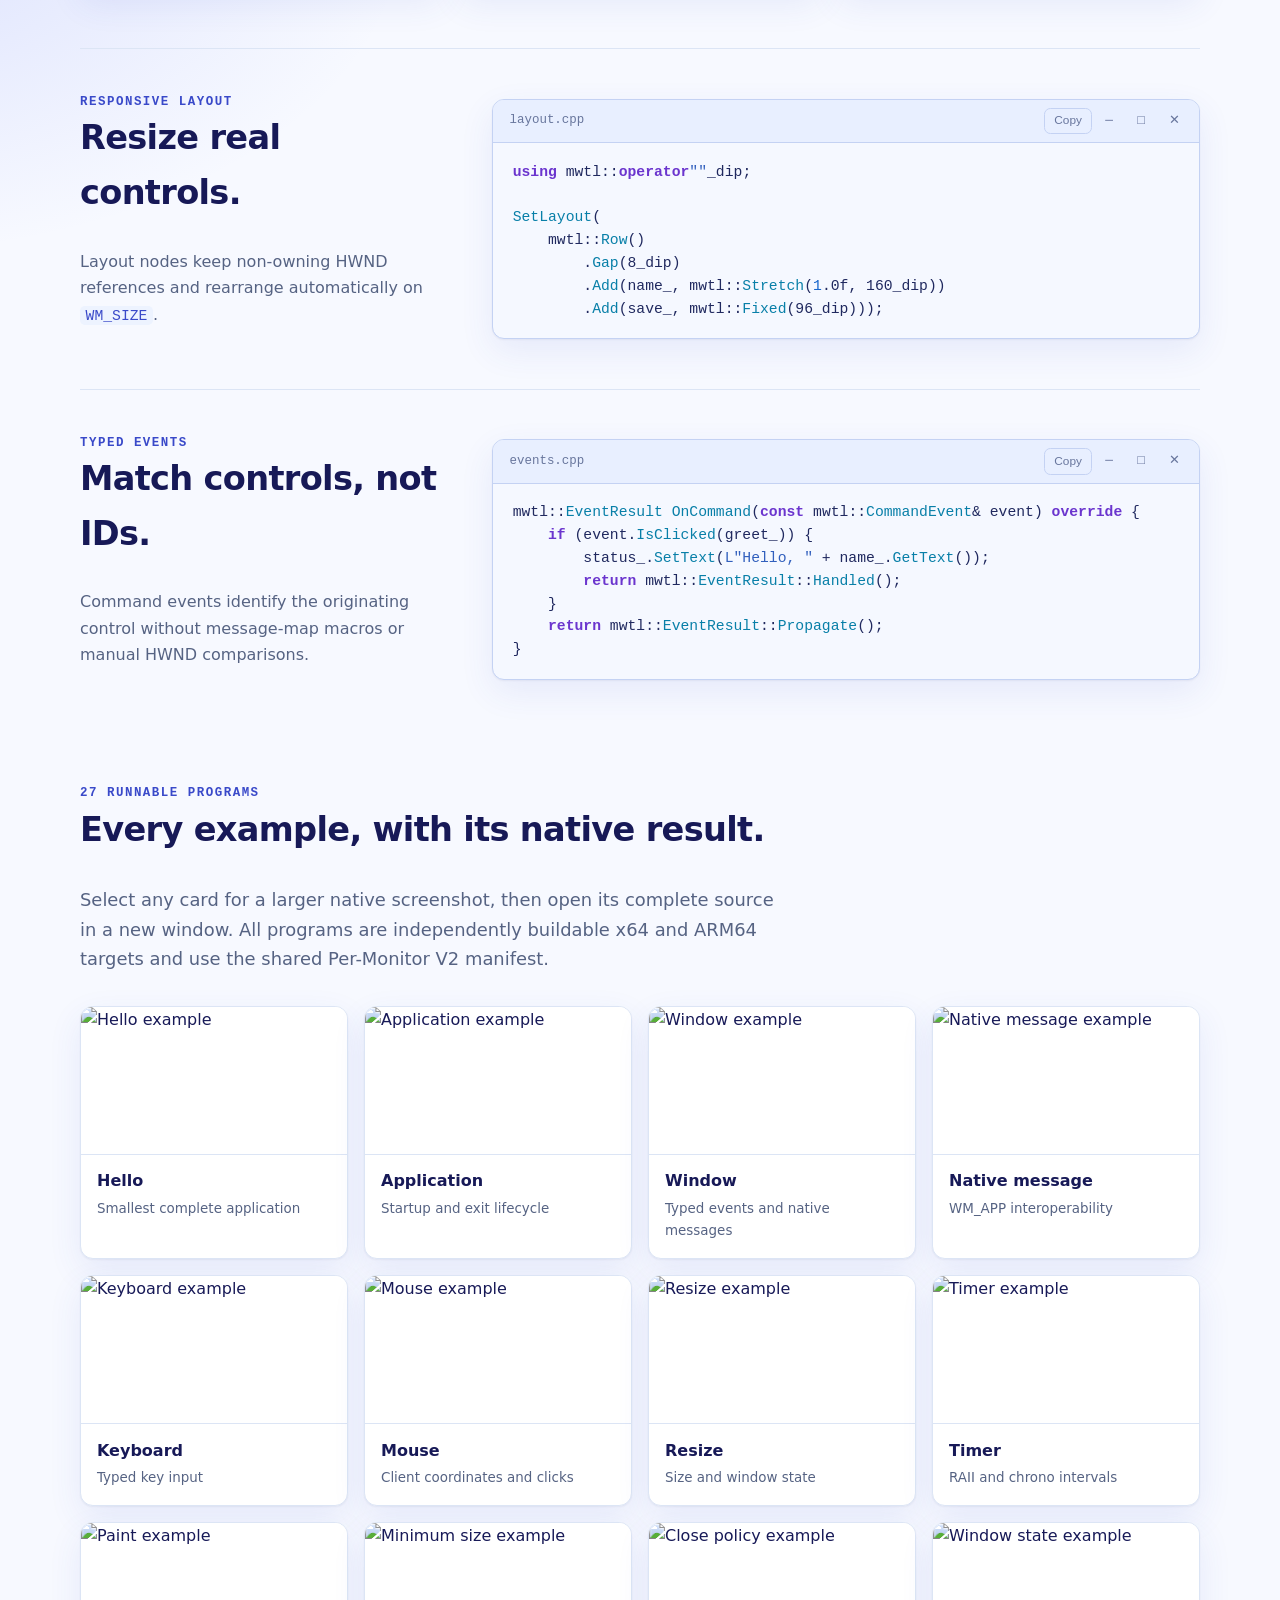
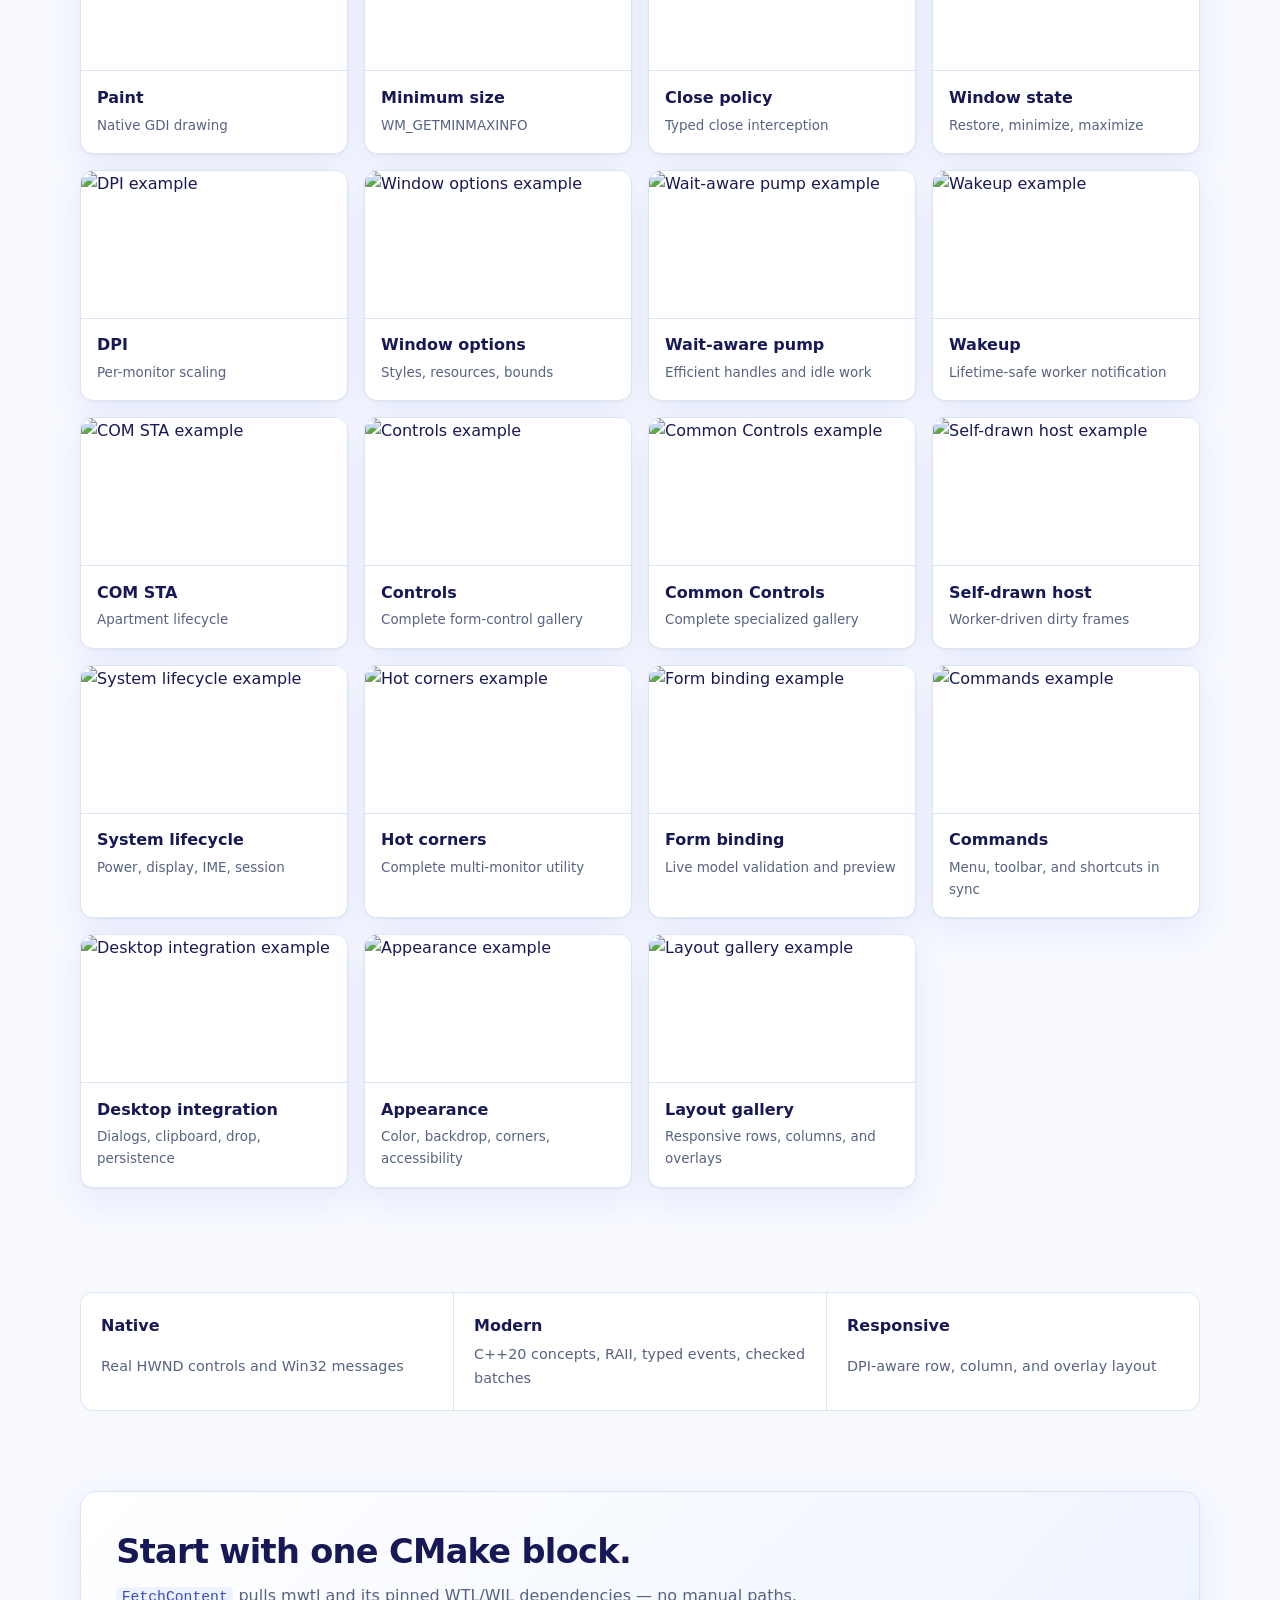
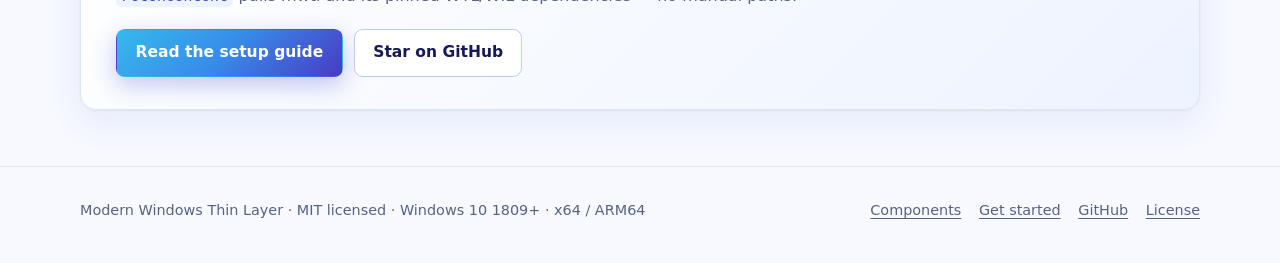
==== commit 94f59dca: "Define mwtl as Modern Windows Thin Layer" ====
--- a/site/index.html
+++ b/site/index.html
@@ -3,25 +3,25 @@
 <head>
   <meta charset="utf-8">
   <meta name="viewport" content="width=device-width, initial-scale=1">
-  <meta name="description" content="mwtl is a lightweight C++20 library for native Windows controls, typed events, and DPI-aware responsive layout.">
+  <meta name="description" content="mwtl — Modern Windows Thin Layer — brings typed events and DPI-aware responsive layout to native Windows controls.">
   <link rel="canonical" href="https://everettjf.github.io/mwtl/">
-  <title>mwtl — modern native Windows UI in C++20</title>
+  <title>mwtl — Modern Windows Thin Layer</title>
   <meta property="og:type" content="website">
-  <meta property="og:title" content="mwtl — modern native Windows UI in C++20">
+  <meta property="og:title" content="mwtl — Modern Windows Thin Layer">
   <meta property="og:description" content="Real HWND controls, typed events, checked setup, and DPI-aware responsive layout — without closing off Win32.">
   <meta property="og:url" content="https://everettjf.github.io/mwtl/">
   <meta property="og:image" content="https://everettjf.github.io/mwtl/assets/mwtl-mark.svg">
   <meta name="theme-color" content="#f7f9ff">
   <link rel="icon" type="image/svg+xml" href="assets/mwtl-mark.svg">
-  <link rel="stylesheet" href="styles.css?v=20260808g">
+  <link rel="stylesheet" href="styles.css?v=20260808h">
   <script>try{const t=localStorage.getItem("mwtl-theme");if(t)document.documentElement.dataset.theme=t}catch{}</script>
-  <script defer src="assets/site.js?v=20260808g"></script>
+  <script defer src="assets/site.js?v=20260808h"></script>
 </head>
 <body>
   <a class="skip-link" href="#main">Skip to content</a>
   <header class="site-header">
     <div class="shell nav">
-      <a class="brand" href="index.html"><img src="assets/mwtl-mark.svg" alt=""><span>mwtl</span></a>
+      <a class="brand" href="index.html" aria-label="mwtl — Modern Windows Thin Layer"><img src="assets/mwtl-mark.svg" alt=""><span>mwtl</span></a>
       <nav class="nav-links" aria-label="Main navigation">
         <a href="components/index.html">Components</a>
         <a href="building.html">Get started</a>
@@ -34,7 +34,7 @@
   <main id="main">
     <section class="shell home-hero">
       <div class="hero-copy">
-        <div class="eyebrow">C++20 · Win32 · WTL · WIL</div>
+        <div class="eyebrow">Modern Windows Thin Layer</div>
         <h1>Native Windows UI, with less&nbsp;ceremony.</h1>
         <p class="lede">Concise creation, typed events, checked batches, and DPI-aware responsive layout around real HWND controls — without closing off Win32.</p>
         <div class="actions">
@@ -179,7 +179,7 @@
 
   <footer class="site-footer">
     <div class="shell footer">
-      <span>MIT licensed · Windows 10 1809+ · x64 / ARM64</span>
+      <span>Modern Windows Thin Layer · MIT licensed · Windows 10 1809+ · x64 / ARM64</span>
       <nav aria-label="Footer">
         <a href="components/index.html">Components</a>
         <a href="building.html">Get started</a>
--- a/site/styles.css
+++ b/site/styles.css
@@ -456,13 +456,30 @@
     padding-top: .35rem;
   }
   .nav-links a { white-space: nowrap; }
+  .example-viewer {
+    width: 100vw; height: 100dvh; max-height: 100dvh; margin: 0;
+    border: 0; border-radius: 0;
+  }
+  .example-viewer-frame { height: 100dvh; max-height: 100dvh; }
+  .example-viewer-bar {
+    padding: max(.65rem, env(safe-area-inset-top)) .75rem .65rem;
+  }
+  .example-viewer-bar > div { min-width: 0; }
+  .example-viewer-bar strong { overflow: hidden; text-overflow: ellipsis; white-space: nowrap; }
+  .example-viewer-description, .example-viewer-actions > span { display: none; }
+  .example-viewer-canvas { padding: .5rem; overflow: hidden; }
+  .example-viewer-canvas img {
+    max-width: 100%; max-height: 100%; object-fit: contain; border-radius: .25rem;
+  }
+  .example-viewer-actions {
+    justify-content: flex-end;
+    padding: .65rem max(.75rem, env(safe-area-inset-right)) max(.65rem, env(safe-area-inset-bottom)) max(.75rem, env(safe-area-inset-left));
+  }
+  .example-viewer-actions .button { width: 100%; justify-content: center; }
 }
 
 @media (prefers-reduced-motion: reduce) {
   html { scroll-behavior: auto; }
   *, *::before, *::after { transition: none !important; }
   .example-card:hover { transform: none; }
-  .example-viewer { width: calc(100vw - 1rem); max-height: calc(100vh - 1rem); }
-  .example-viewer-frame { max-height: calc(100vh - 1rem); }
-  .example-viewer-description, .example-viewer-actions > span { display: none; }
-}
+}
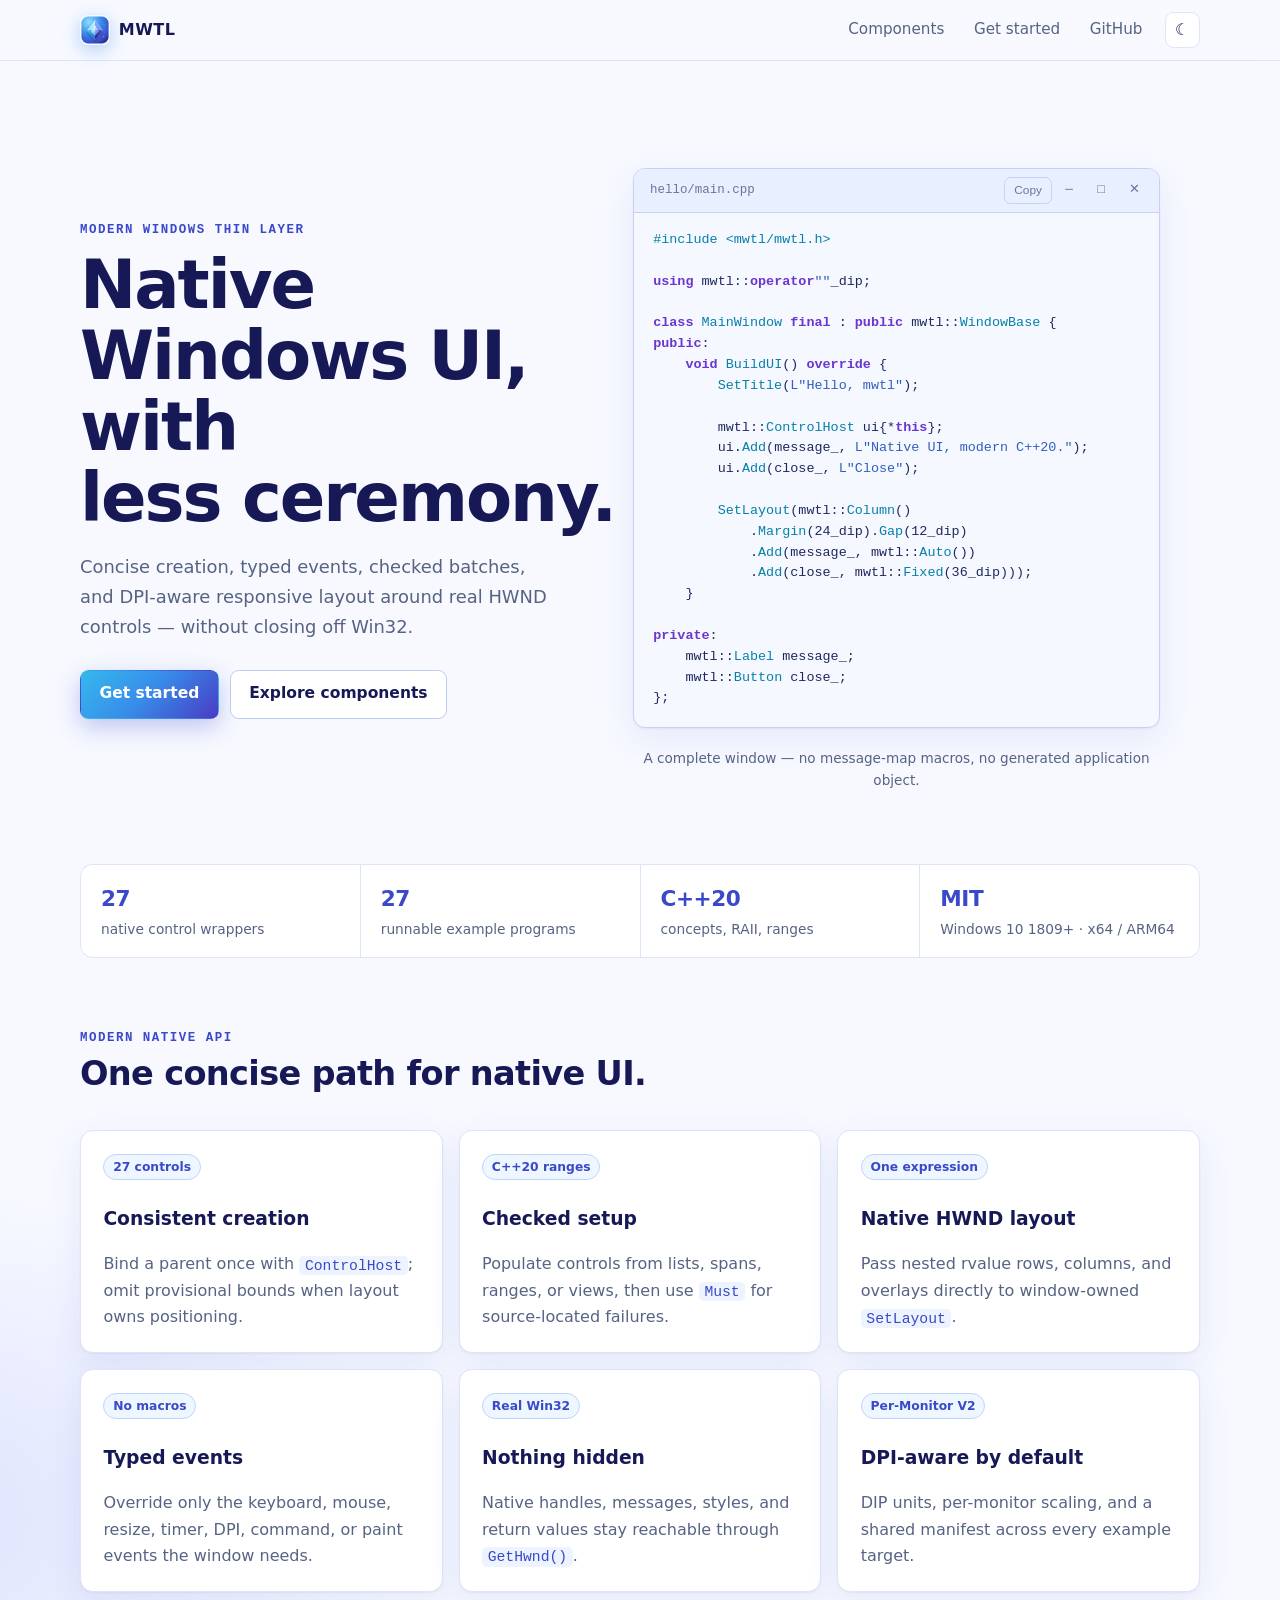
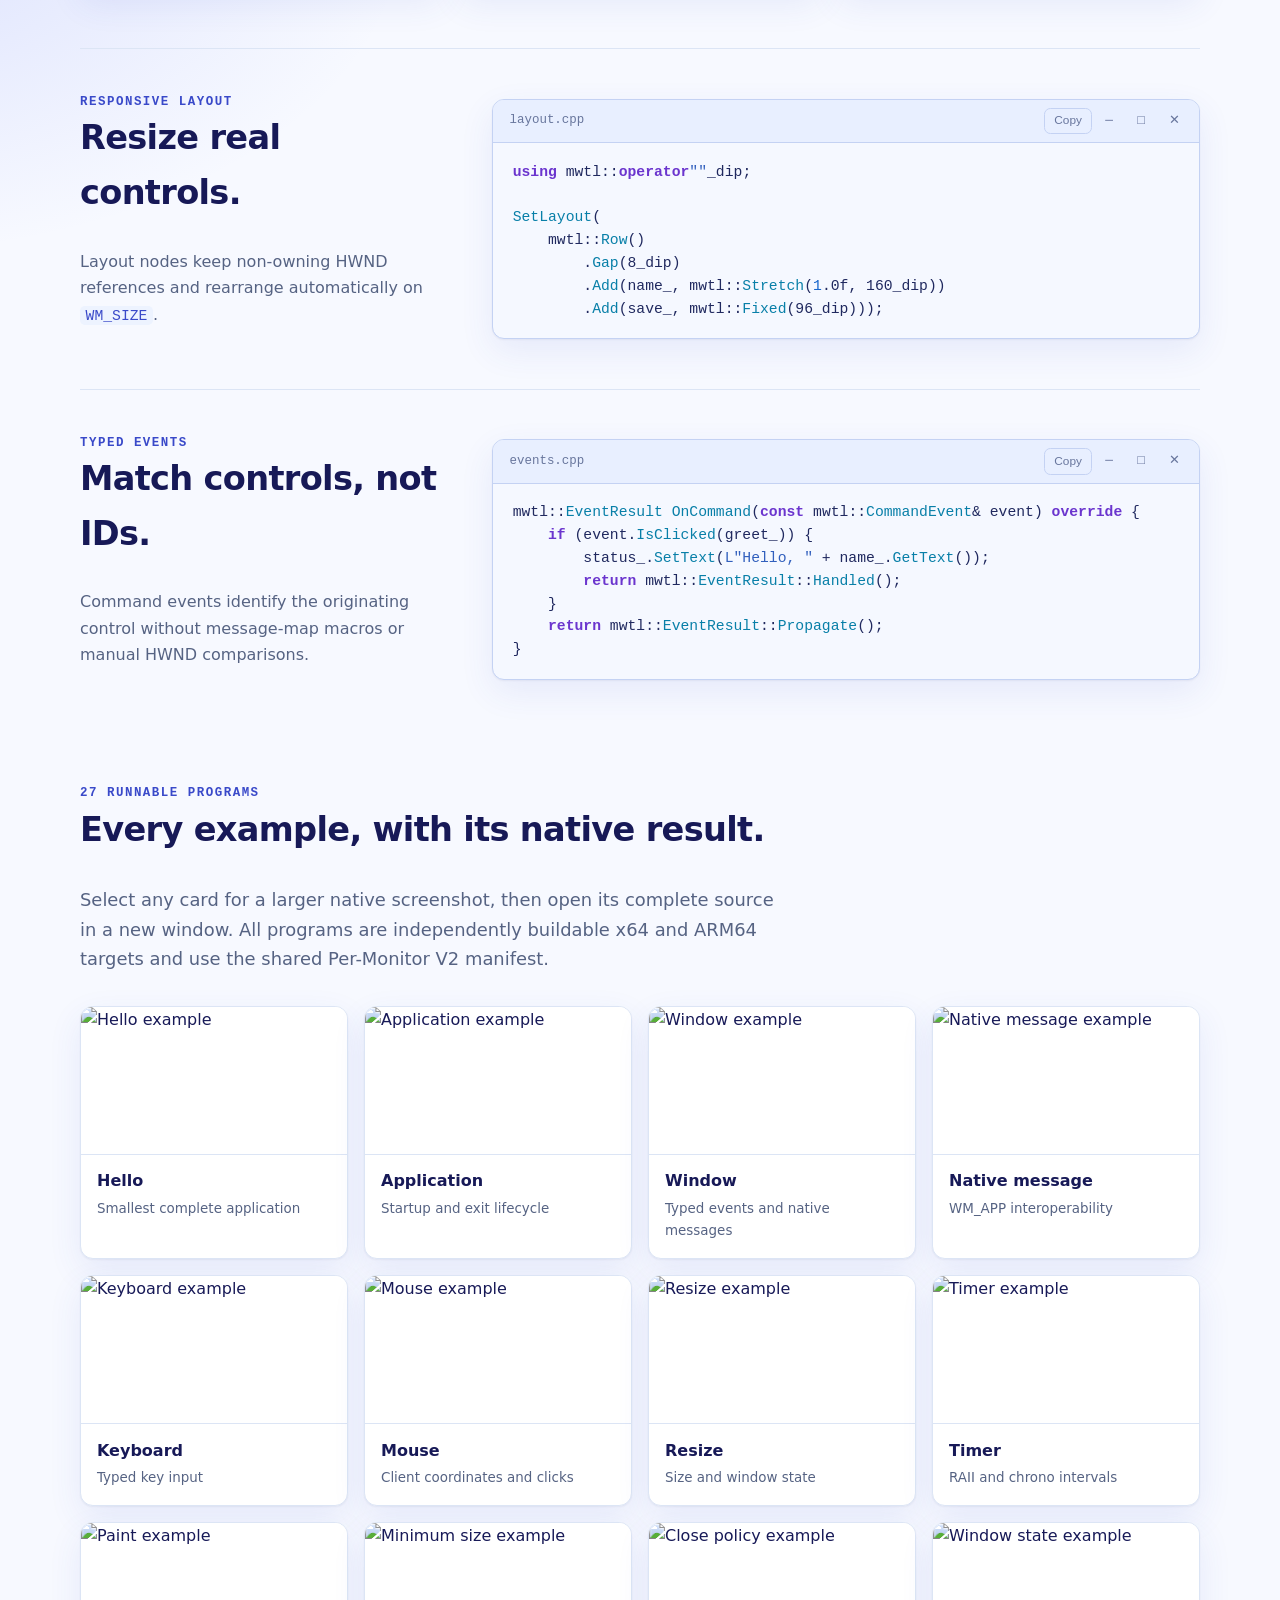
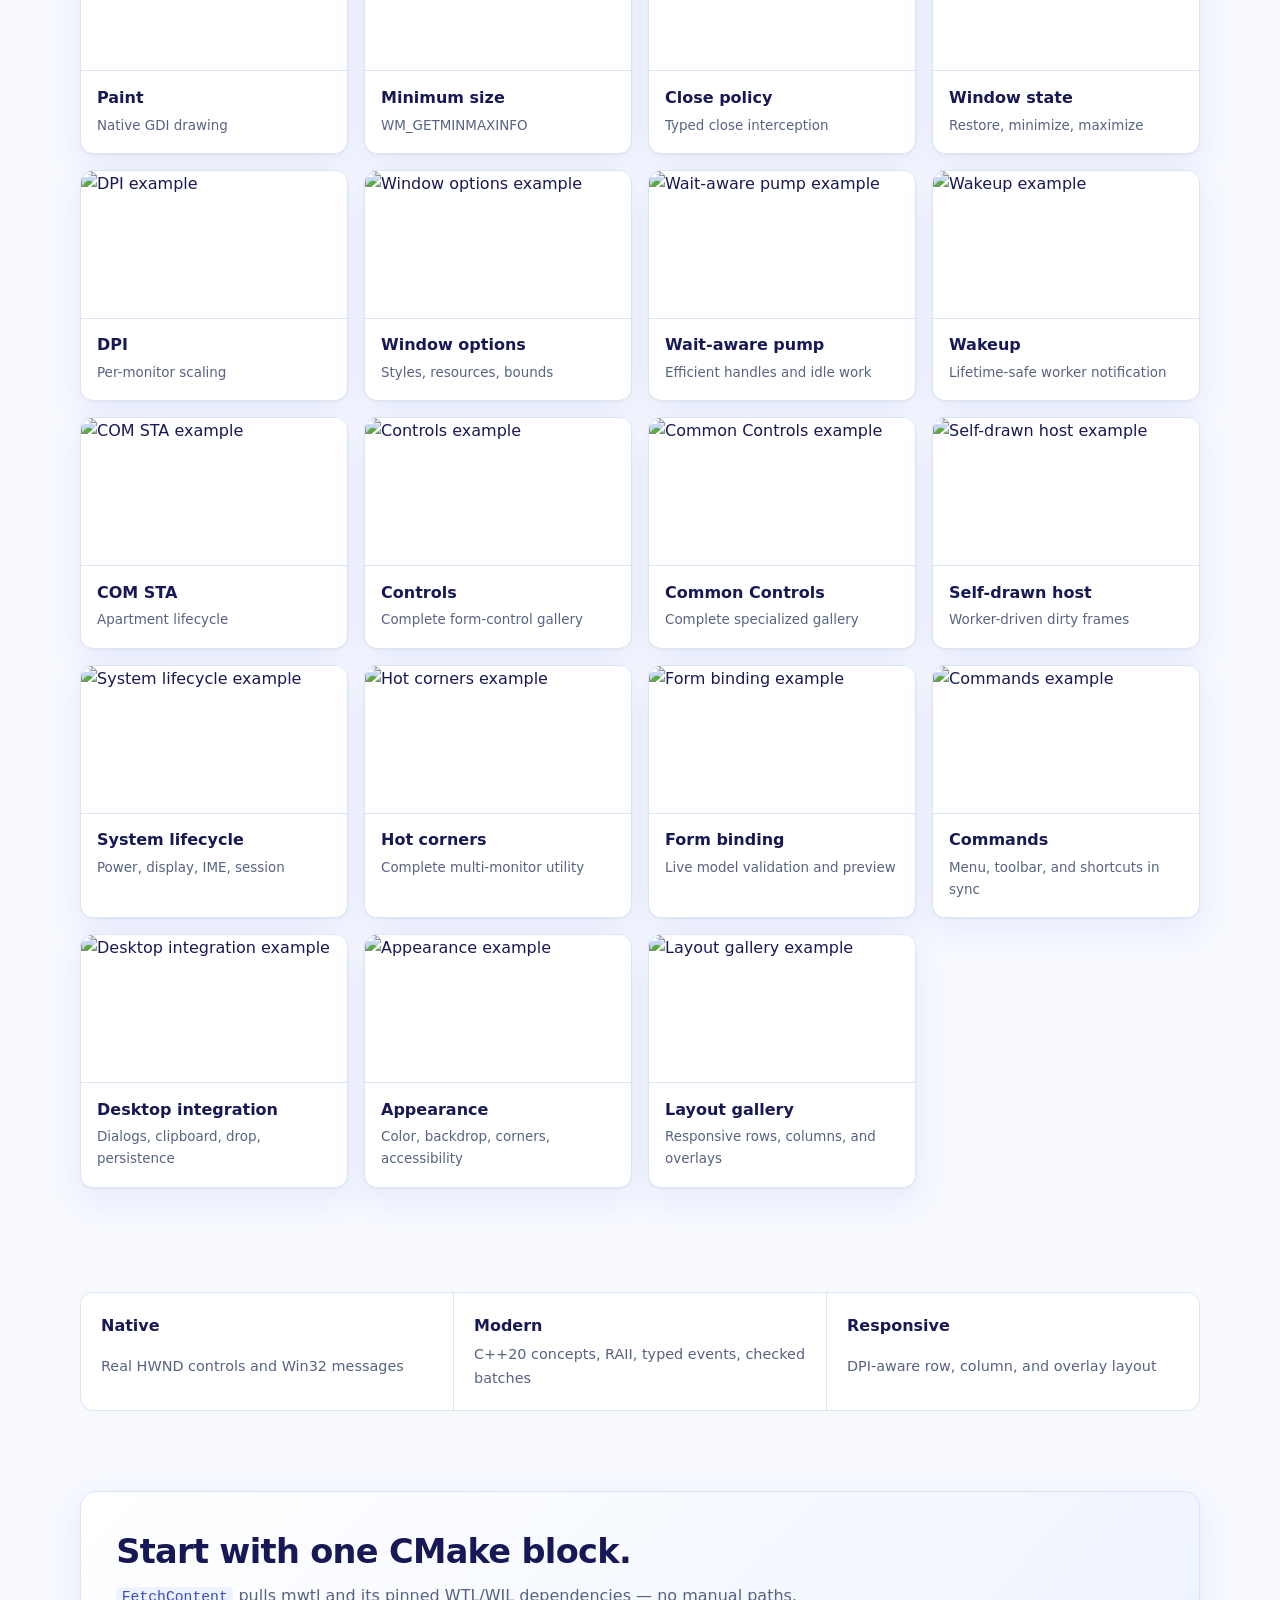
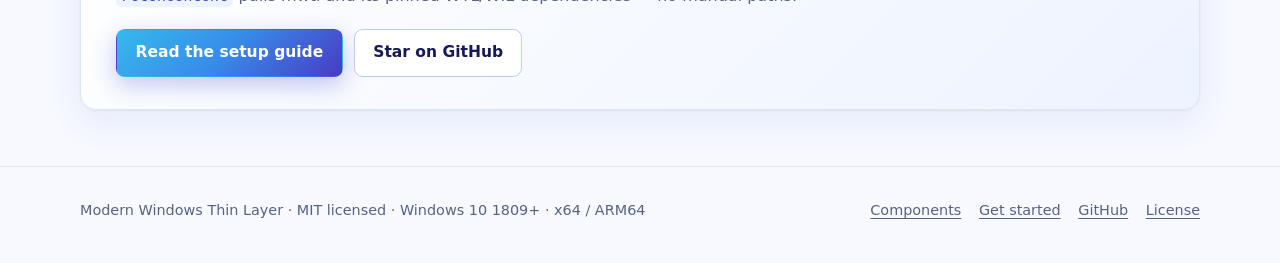
==== commit 727739dd: "Uppercase the MWTL website brand" ====
--- a/site/index.html
+++ b/site/index.html
@@ -21,7 +21,7 @@
   <a class="skip-link" href="#main">Skip to content</a>
   <header class="site-header">
     <div class="shell nav">
-      <a class="brand" href="index.html" aria-label="mwtl — Modern Windows Thin Layer"><img src="assets/mwtl-mark.svg" alt=""><span>mwtl</span></a>
+      <a class="brand" href="index.html" aria-label="MWTL — Modern Windows Thin Layer"><img src="assets/mwtl-mark.svg" alt=""><span>MWTL</span></a>
       <nav class="nav-links" aria-label="Main navigation">
         <a href="components/index.html">Components</a>
         <a href="building.html">Get started</a>
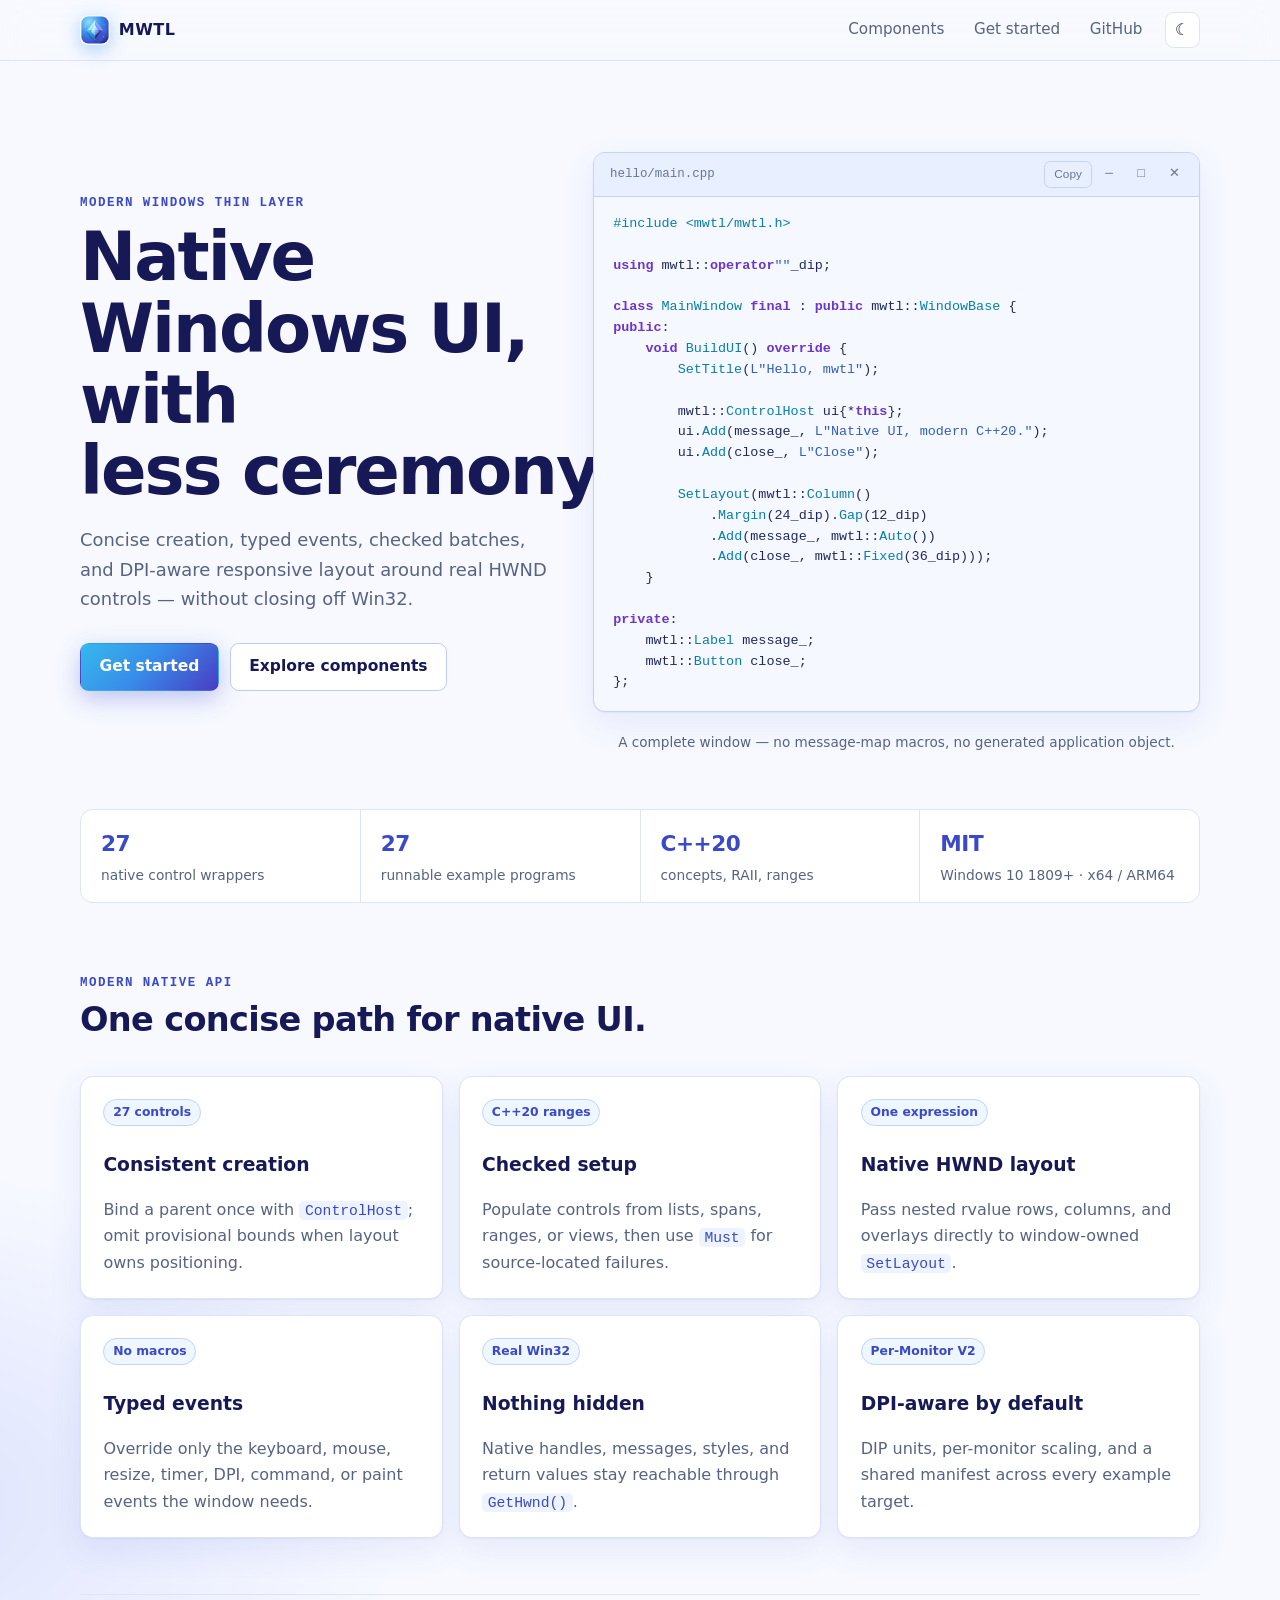
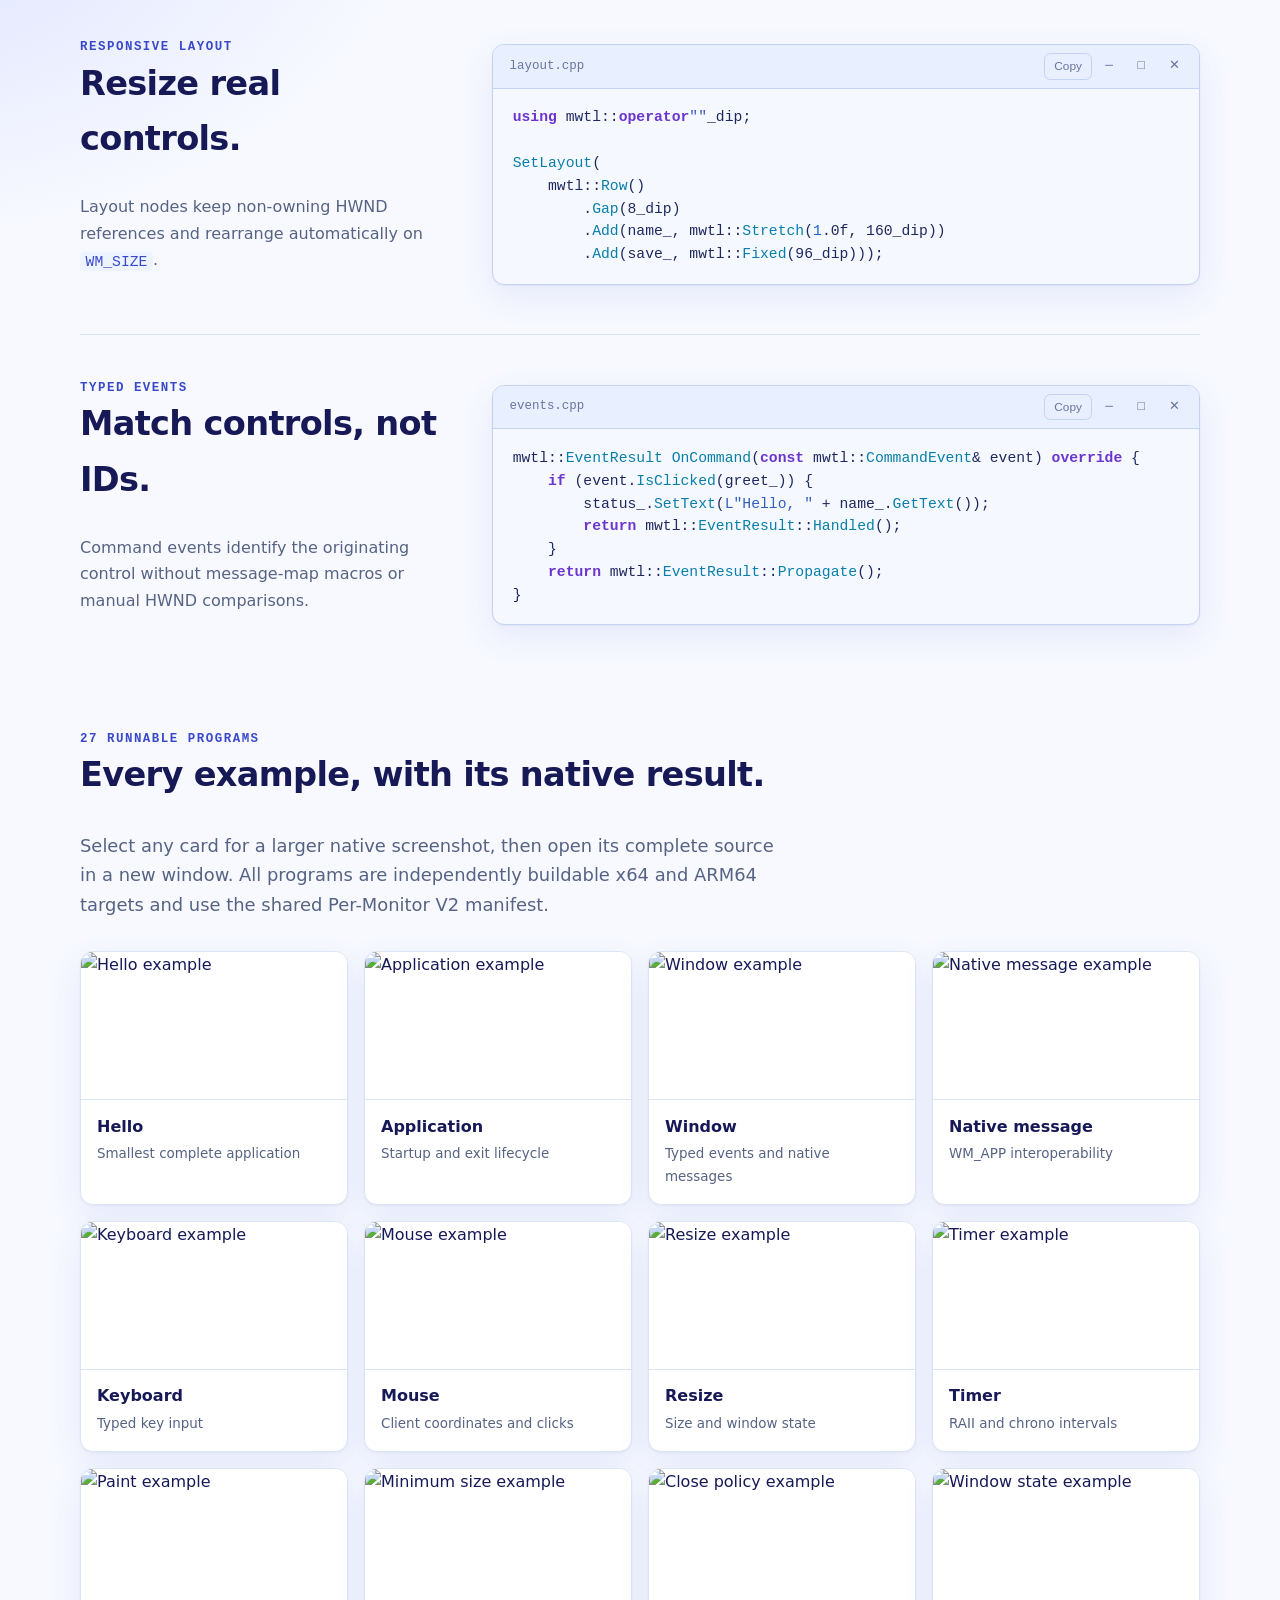
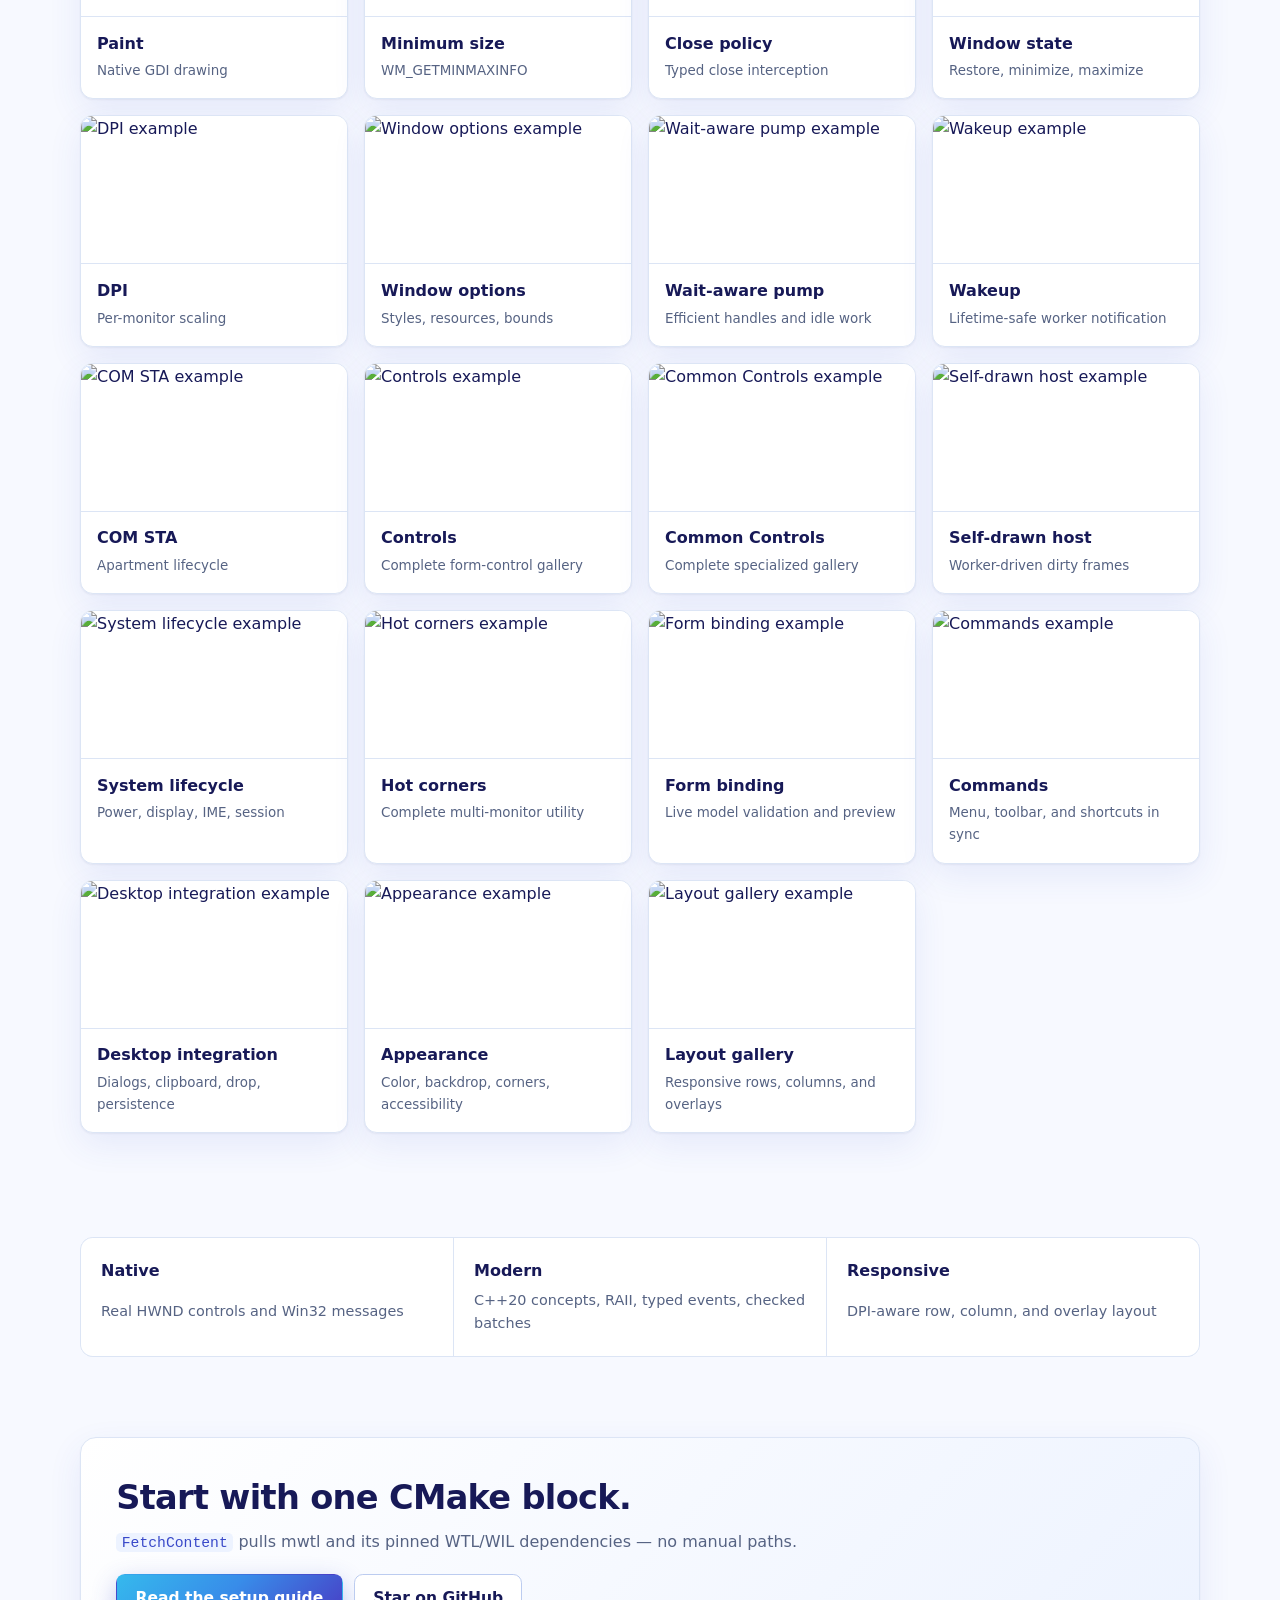
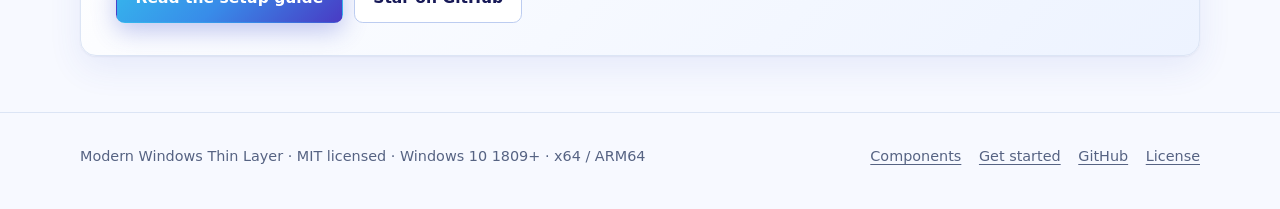
==== commit f953e442: "Preserve code formatting on mobile" ====
--- a/site/index.html
+++ b/site/index.html
@@ -13,9 +13,9 @@
   <meta property="og:image" content="https://everettjf.github.io/mwtl/assets/mwtl-mark.svg">
   <meta name="theme-color" content="#f7f9ff">
   <link rel="icon" type="image/svg+xml" href="assets/mwtl-mark.svg">
-  <link rel="stylesheet" href="styles.css?v=20260808h">
+  <link rel="stylesheet" href="styles.css?v=20260808i">
   <script>try{const t=localStorage.getItem("mwtl-theme");if(t)document.documentElement.dataset.theme=t}catch{}</script>
-  <script defer src="assets/site.js?v=20260808h"></script>
+  <script defer src="assets/site.js?v=20260808i"></script>
 </head>
 <body>
   <a class="skip-link" href="#main">Skip to content</a>
--- a/site/styles.css
+++ b/site/styles.css
@@ -153,7 +153,7 @@
   gap: 2.25rem; align-items: center; padding: 4.5rem 0 3.5rem;
 }
 .home-hero h1 { font-size: clamp(2.5rem, 5.6vw, 4.2rem); }
-.hero-demo { min-width: 0; }
+.hero-demo { min-width: 0; margin: 0; }
 .hero-demo pre {
   overflow-x: hidden;
   white-space: pre-wrap;
@@ -436,6 +436,16 @@
   .nav-links a { padding: .36rem .5rem; font-size: .88rem; }
   .theme-toggle { width: 2rem; height: 2rem; margin-left: .1rem; }
   .hero { padding-top: 3rem; }
+  .hero-demo pre {
+    overflow-x: auto;
+    white-space: pre;
+    overflow-wrap: normal;
+    font-size: .78rem;
+    overscroll-behavior-x: contain;
+    scrollbar-width: none;
+    -webkit-overflow-scrolling: touch;
+  }
+  .hero-demo pre::-webkit-scrollbar { display: none; }
   .quick-code, .home-strip, .doc-heading, .example-grid, .requirements { grid-template-columns: 1fr; }
   .cta-band { padding: 1.5rem 1.3rem; }
   .docs-topbar { padding: 0 1rem; }
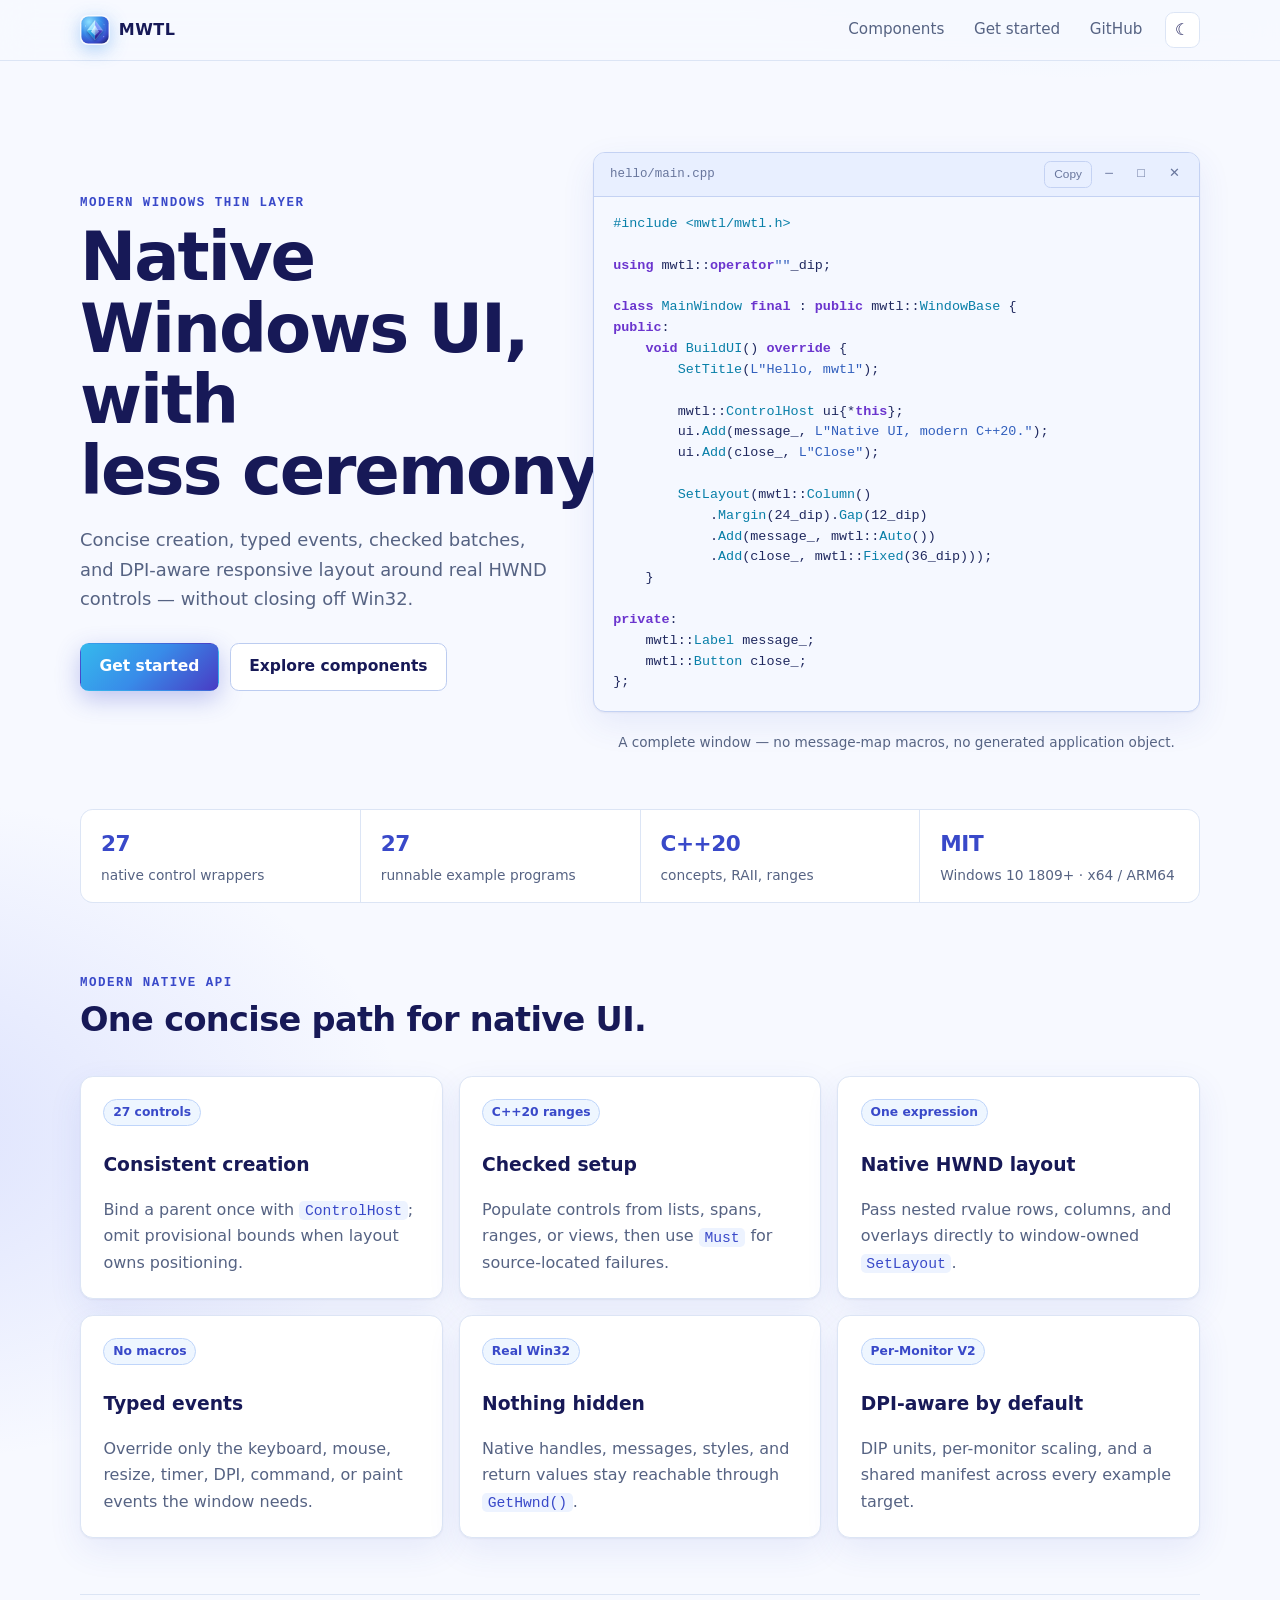
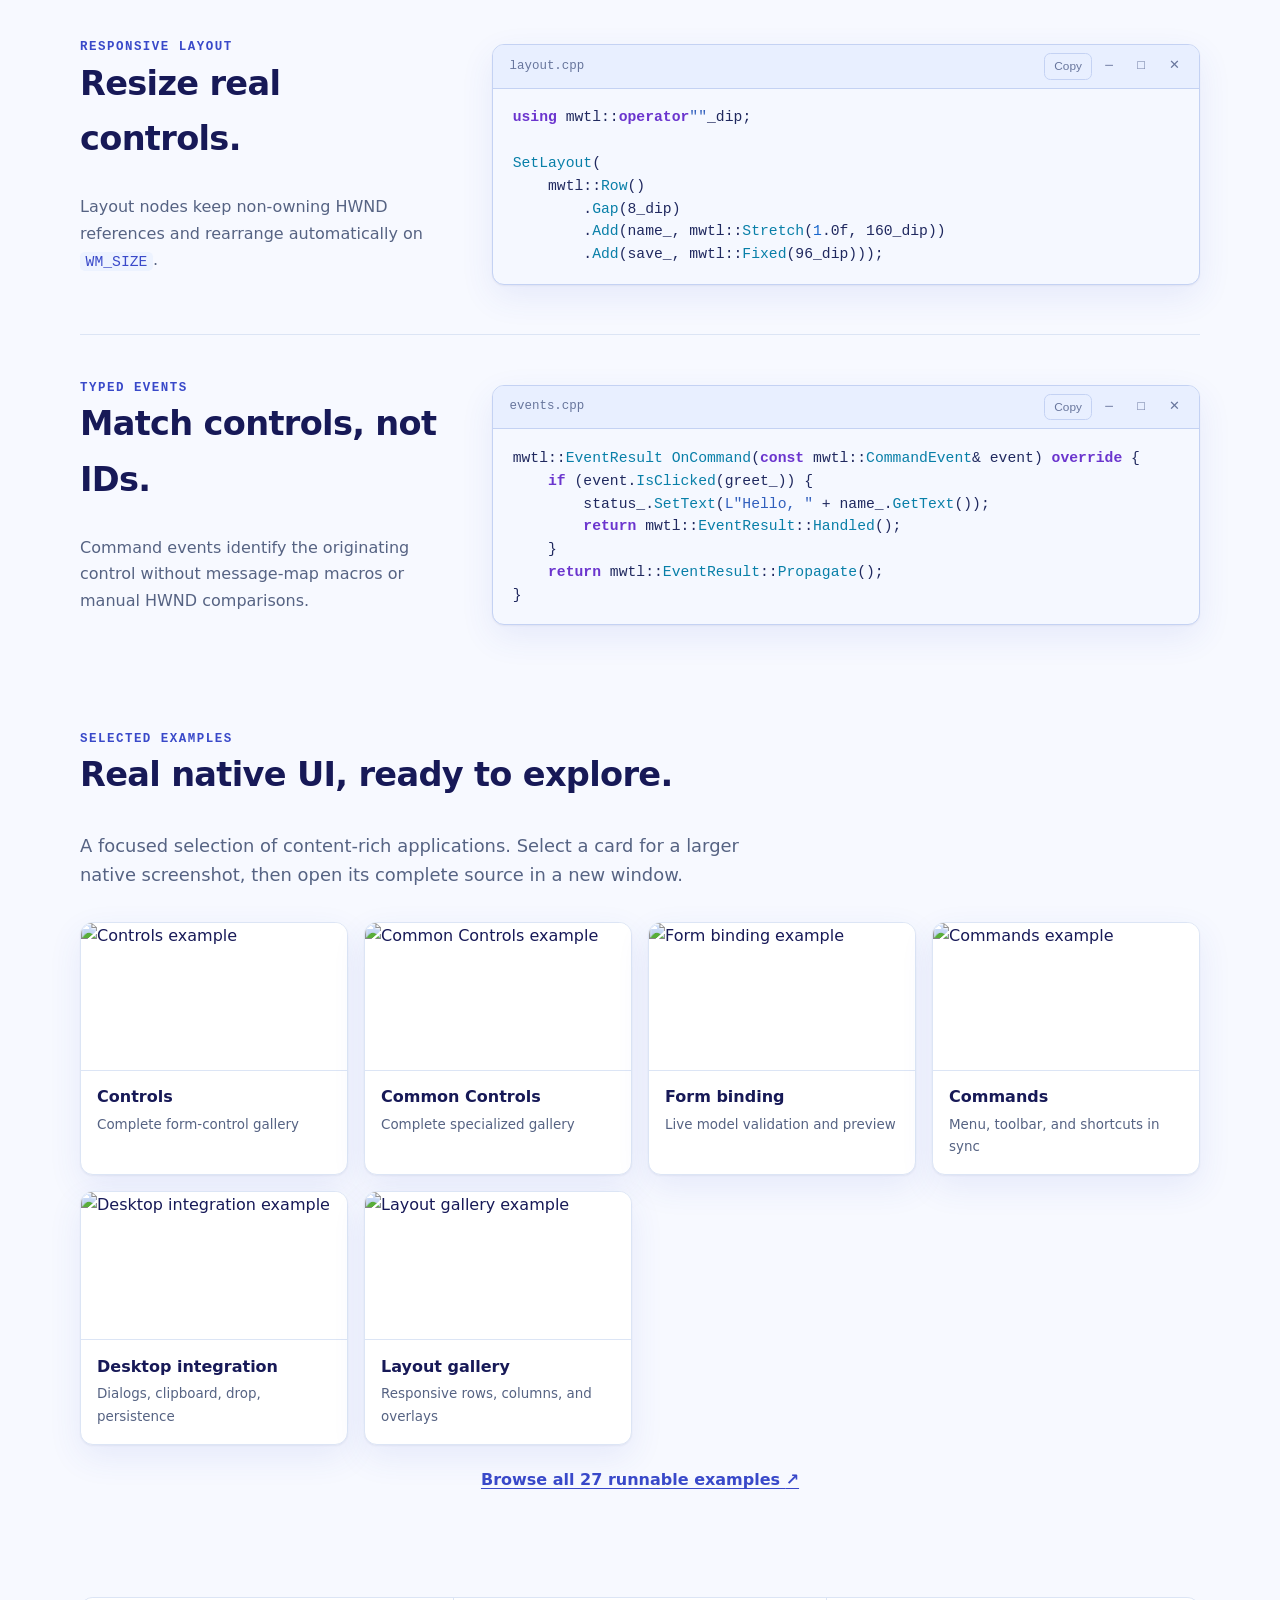
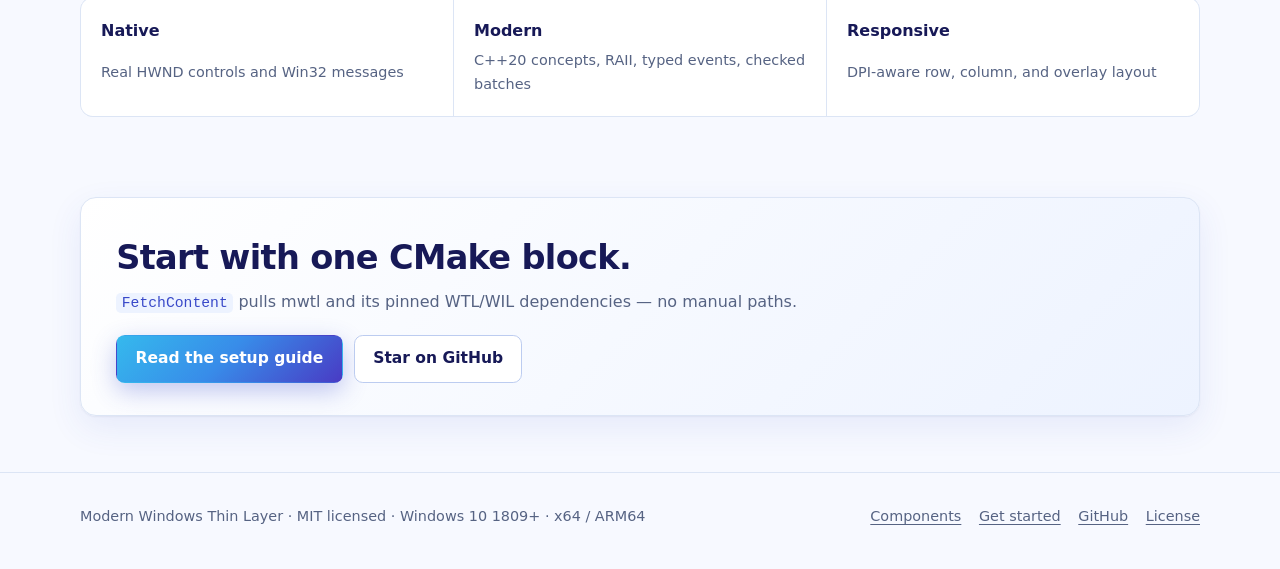
==== commit 212f2e10: "Show only content-rich examples on the homepage" ====
--- a/site/index.html
+++ b/site/index.html
@@ -13,9 +13,9 @@
   <meta property="og:image" content="https://everettjf.github.io/mwtl/assets/mwtl-mark.svg">
   <meta name="theme-color" content="#f7f9ff">
   <link rel="icon" type="image/svg+xml" href="assets/mwtl-mark.svg">
-  <link rel="stylesheet" href="styles.css?v=20260808i">
+  <link rel="stylesheet" href="styles.css?v=20260808k">
   <script>try{const t=localStorage.getItem("mwtl-theme");if(t)document.documentElement.dataset.theme=t}catch{}</script>
-  <script defer src="assets/site.js?v=20260808i"></script>
+  <script defer src="assets/site.js?v=20260808k"></script>
 </head>
 <body>
   <a class="skip-link" href="#main">Skip to content</a>
@@ -123,38 +123,18 @@
     </section>
 
     <section class="shell section" aria-labelledby="examples-title">
-      <div class="eyebrow">27 runnable programs</div>
-      <h2 id="examples-title">Every example, with its native result.</h2>
-      <p class="lede">Select any card for a larger native screenshot, then open its complete source in a new window. All programs are independently buildable x64 and ARM64 targets and use the shared Per-Monitor V2 manifest.</p>
+      <div class="eyebrow">Selected examples</div>
+      <h2 id="examples-title">Real native UI, ready to explore.</h2>
+      <p class="lede">A focused selection of content-rich applications. Select a card for a larger native screenshot, then open its complete source in a new window.</p>
       <div class="example-catalog">
-        <a class="example-card" href="https://github.com/everettjf/mwtl/blob/main/examples/hello/main.cpp"><img src="https://raw.githubusercontent.com/everettjf/mwtl/main/docs/images/examples/hello.png" alt="Hello example" width="975" height="357" loading="lazy" decoding="async"><strong>Hello</strong><span>Smallest complete application</span></a>
-        <a class="example-card" href="https://github.com/everettjf/mwtl/blob/main/examples/application/main.cpp"><img src="https://raw.githubusercontent.com/everettjf/mwtl/main/docs/images/examples/application.png" alt="Application example" width="900" height="560" loading="lazy" decoding="async"><strong>Application</strong><span>Startup and exit lifecycle</span></a>
-        <a class="example-card" href="https://github.com/everettjf/mwtl/blob/main/examples/window/main.cpp"><img src="https://raw.githubusercontent.com/everettjf/mwtl/main/docs/images/examples/window.png" alt="Window example" width="900" height="560" loading="lazy" decoding="async"><strong>Window</strong><span>Typed events and native messages</span></a>
-        <a class="example-card" href="https://github.com/everettjf/mwtl/blob/main/examples/native_message/main.cpp"><img src="https://raw.githubusercontent.com/everettjf/mwtl/main/docs/images/examples/native-message.png" alt="Native message example" width="600" height="373" loading="lazy" decoding="async"><strong>Native message</strong><span>WM_APP interoperability</span></a>
-        <a class="example-card" href="https://github.com/everettjf/mwtl/blob/main/examples/keyboard/main.cpp"><img src="https://raw.githubusercontent.com/everettjf/mwtl/main/docs/images/examples/keyboard.png" alt="Keyboard example" width="900" height="560" loading="lazy" decoding="async"><strong>Keyboard</strong><span>Typed key input</span></a>
-        <a class="example-card" href="https://github.com/everettjf/mwtl/blob/main/examples/mouse/main.cpp"><img src="https://raw.githubusercontent.com/everettjf/mwtl/main/docs/images/examples/mouse.png" alt="Mouse example" width="900" height="560" loading="lazy" decoding="async"><strong>Mouse</strong><span>Client coordinates and clicks</span></a>
-        <a class="example-card" href="https://github.com/everettjf/mwtl/blob/main/examples/resize/main.cpp"><img src="https://raw.githubusercontent.com/everettjf/mwtl/main/docs/images/examples/resize.png" alt="Resize example" width="900" height="560" loading="lazy" decoding="async"><strong>Resize</strong><span>Size and window state</span></a>
-        <a class="example-card" href="https://github.com/everettjf/mwtl/blob/main/examples/timer/main.cpp"><img src="https://raw.githubusercontent.com/everettjf/mwtl/main/docs/images/examples/timer.png" alt="Timer example" width="600" height="373" loading="lazy" decoding="async"><strong>Timer</strong><span>RAII and chrono intervals</span></a>
-        <a class="example-card" href="https://github.com/everettjf/mwtl/blob/main/examples/paint/main.cpp"><img src="https://raw.githubusercontent.com/everettjf/mwtl/main/docs/images/examples/paint.png" alt="Paint example" width="600" height="373" loading="lazy" decoding="async"><strong>Paint</strong><span>Native GDI drawing</span></a>
-        <a class="example-card" href="https://github.com/everettjf/mwtl/blob/main/examples/minmax/main.cpp"><img src="https://raw.githubusercontent.com/everettjf/mwtl/main/docs/images/examples/minmax.png" alt="Minimum size example" width="900" height="560" loading="lazy" decoding="async"><strong>Minimum size</strong><span>WM_GETMINMAXINFO</span></a>
-        <a class="example-card" href="https://github.com/everettjf/mwtl/blob/main/examples/close_policy/main.cpp"><img src="https://raw.githubusercontent.com/everettjf/mwtl/main/docs/images/examples/close-policy.png" alt="Close policy example" width="900" height="560" loading="lazy" decoding="async"><strong>Close policy</strong><span>Typed close interception</span></a>
-        <a class="example-card" href="https://github.com/everettjf/mwtl/blob/main/examples/window_state/main.cpp"><img src="https://raw.githubusercontent.com/everettjf/mwtl/main/docs/images/examples/window-state.png" alt="Window state example" width="900" height="560" loading="lazy" decoding="async"><strong>Window state</strong><span>Restore, minimize, maximize</span></a>
-        <a class="example-card" href="https://github.com/everettjf/mwtl/blob/main/examples/dpi/main.cpp"><img src="https://raw.githubusercontent.com/everettjf/mwtl/main/docs/images/examples/dpi.png" alt="DPI example" width="900" height="560" loading="lazy" decoding="async"><strong>DPI</strong><span>Per-monitor scaling</span></a>
-        <a class="example-card" href="https://github.com/everettjf/mwtl/blob/main/examples/window_options/main.cpp"><img src="https://raw.githubusercontent.com/everettjf/mwtl/main/docs/images/examples/window-options.png" alt="Window options example" width="815" height="537" loading="lazy" decoding="async"><strong>Window options</strong><span>Styles, resources, bounds</span></a>
-        <a class="example-card" href="https://github.com/everettjf/mwtl/blob/main/examples/wait_aware/main.cpp"><img src="https://raw.githubusercontent.com/everettjf/mwtl/main/docs/images/examples/wait-aware.png" alt="Wait-aware pump example" width="900" height="560" loading="lazy" decoding="async"><strong>Wait-aware pump</strong><span>Efficient handles and idle work</span></a>
-        <a class="example-card" href="https://github.com/everettjf/mwtl/blob/main/examples/wakeup/main.cpp"><img src="https://raw.githubusercontent.com/everettjf/mwtl/main/docs/images/examples/wakeup.png" alt="Wakeup example" width="900" height="560" loading="lazy" decoding="async"><strong>Wakeup</strong><span>Lifetime-safe worker notification</span></a>
-        <a class="example-card" href="https://github.com/everettjf/mwtl/blob/main/examples/com_sta/main.cpp"><img src="https://raw.githubusercontent.com/everettjf/mwtl/main/docs/images/examples/com-sta.png" alt="COM STA example" width="900" height="560" loading="lazy" decoding="async"><strong>COM STA</strong><span>Apartment lifecycle</span></a>
         <a class="example-card" href="https://github.com/everettjf/mwtl/blob/main/examples/controls/main.cpp"><img src="https://raw.githubusercontent.com/everettjf/mwtl/main/docs/images/examples/controls.png" alt="Controls example" width="1462" height="806" loading="lazy" decoding="async"><strong>Controls</strong><span>Complete form-control gallery</span></a>
         <a class="example-card" href="https://github.com/everettjf/mwtl/blob/main/examples/common_controls/main.cpp"><img src="https://raw.githubusercontent.com/everettjf/mwtl/main/docs/images/examples/common-controls.png" alt="Common Controls example" width="1920" height="1020" loading="lazy" decoding="async"><strong>Common Controls</strong><span>Complete specialized gallery</span></a>
-        <a class="example-card" href="https://github.com/everettjf/mwtl/blob/main/examples/self_drawn_host/main.cpp"><img src="https://raw.githubusercontent.com/everettjf/mwtl/main/docs/images/examples/self-drawn-host.png" alt="Self-drawn host example" width="900" height="560" loading="lazy" decoding="async"><strong>Self-drawn host</strong><span>Worker-driven dirty frames</span></a>
-        <a class="example-card" href="https://github.com/everettjf/mwtl/blob/main/examples/system_lifecycle/main.cpp"><img src="https://raw.githubusercontent.com/everettjf/mwtl/main/docs/images/examples/system-lifecycle.png" alt="System lifecycle example" width="900" height="560" loading="lazy" decoding="async"><strong>System lifecycle</strong><span>Power, display, IME, session</span></a>
-        <a class="example-card" href="https://github.com/everettjf/mwtl/blob/main/examples/hot_corners/main.cpp"><img src="https://raw.githubusercontent.com/everettjf/mwtl/main/docs/images/examples/hot-corners.png" alt="Hot corners example" width="655" height="287" loading="lazy" decoding="async"><strong>Hot corners</strong><span>Complete multi-monitor utility</span></a>
         <a class="example-card" href="https://github.com/everettjf/mwtl/blob/main/examples/form_binding/main.cpp"><img src="https://raw.githubusercontent.com/everettjf/mwtl/main/docs/images/examples/form-binding.png" alt="Form binding example" width="920" height="560" loading="lazy" decoding="async"><strong>Form binding</strong><span>Live model validation and preview</span></a>
         <a class="example-card" href="https://github.com/everettjf/mwtl/blob/main/examples/commands/main.cpp"><img src="https://raw.githubusercontent.com/everettjf/mwtl/main/docs/images/examples/commands.png" alt="Commands example" width="1080" height="680" loading="lazy" decoding="async"><strong>Commands</strong><span>Menu, toolbar, and shortcuts in sync</span></a>
         <a class="example-card" href="https://github.com/everettjf/mwtl/blob/main/examples/desktop_integration/main.cpp"><img src="https://raw.githubusercontent.com/everettjf/mwtl/main/docs/images/examples/desktop-integration.png" alt="Desktop integration example" width="1120" height="720" loading="lazy" decoding="async"><strong>Desktop integration</strong><span>Dialogs, clipboard, drop, persistence</span></a>
-        <a class="example-card" href="https://github.com/everettjf/mwtl/blob/main/examples/appearance/main.cpp"><img src="https://raw.githubusercontent.com/everettjf/mwtl/main/docs/images/examples/appearance.png" alt="Appearance example" width="1040" height="680" loading="lazy" decoding="async"><strong>Appearance</strong><span>Color, backdrop, corners, accessibility</span></a>
         <a class="example-card" href="https://github.com/everettjf/mwtl/blob/main/examples/layout_gallery/main.cpp"><img src="https://raw.githubusercontent.com/everettjf/mwtl/main/docs/images/examples/layout-gallery.png" alt="Layout gallery example" width="1180" height="760" loading="lazy" decoding="async"><strong>Layout gallery</strong><span>Responsive rows, columns, and overlays</span></a>
       </div>
+      <p class="catalog-more"><a href="https://github.com/everettjf/mwtl/tree/main/examples" target="_blank" rel="noopener noreferrer">Browse all 27 runnable examples <span aria-hidden="true">↗</span></a></p>
     </section>
 
     <section class="shell home-strip" aria-label="Principles">
--- a/site/styles.css
+++ b/site/styles.css
@@ -1,5 +1,5 @@
 /* mwtl site — Fluent-inspired design derived from the project mark:
-   luminous cyan, Windows blue, electric violet, and deep cosmic navy.
+   luminous cyan, Windows blue, and electric violet on a clean neutral base.
    The site is light by default; its dark counterpart is available through
    the header toggle (data-theme="dark" on <html>, persisted by site.js). */
 
@@ -30,27 +30,27 @@
 
 :root[data-theme="dark"] {
   color-scheme: dark;
-  --bg: #090b24;
-  --glow-a: rgba(53, 185, 237, .14);
-  --glow-b: rgba(73, 59, 196, .20);
-  --surface: #121634;
-  --surface-2: #1a2048;
-  --text: #f1f7ff;
-  --muted: #a6b3d4;
-  --line: #252c5a;
-  --line-strong: #3c4787;
+  --bg: #000000;
+  --glow-a: transparent;
+  --glow-b: transparent;
+  --surface: #0a0a0a;
+  --surface-2: #151515;
+  --text: #f5f5f5;
+  --muted: #a3a3a3;
+  --line: #272727;
+  --line-strong: #454545;
   --accent: #8be0ff;
-  --accent-soft: rgba(113, 217, 255, .11);
-  --chip-line: #35558c;
-  --chip-bg: rgba(56, 140, 233, .12);
-  --card-shadow: 0 1px 2px rgba(2, 3, 16, .5), 0 14px 38px rgba(2, 3, 16, .46);
-  --card-shadow-hover: 0 3px 7px rgba(2, 3, 16, .55), 0 22px 52px rgba(2, 3, 16, .66);
-  --header-bg: rgba(9, 11, 36, .82);
-  --code-bg: #0d1033;
-  --code-bg-2: #171957;
-  --code-line: #303978;
-  --code-text: #effaff;
-  --code-muted: #9eacd2;
+  --accent-soft: rgba(255, 255, 255, .07);
+  --chip-line: #3f3f3f;
+  --chip-bg: #151515;
+  --card-shadow: 0 1px 2px rgba(0, 0, 0, .7), 0 14px 38px rgba(0, 0, 0, .55);
+  --card-shadow-hover: 0 3px 7px rgba(0, 0, 0, .75), 0 22px 52px rgba(0, 0, 0, .7);
+  --header-bg: rgba(0, 0, 0, .86);
+  --code-bg: #080808;
+  --code-bg-2: #121212;
+  --code-line: #303030;
+  --code-text: #f1f1f1;
+  --code-muted: #a1a1a1;
 }
 
 * { box-sizing: border-box; }
@@ -302,13 +302,15 @@
 }
 .example-card strong { padding: .85rem 1rem 0; font-weight: 650; }
 .example-card span { padding: .2rem 1rem 1rem; color: var(--muted); font-size: .84rem; }
+.catalog-more { margin: 1.4rem 0 0; text-align: center; }
+.catalog-more a { font-weight: 600; }
 
 .example-viewer {
   width: min(1120px, calc(100vw - 2rem)); max-width: none; max-height: calc(100vh - 2rem);
   padding: 0; overflow: hidden; border: 1px solid var(--line-strong); border-radius: 1rem;
   color: var(--text); background: var(--surface); box-shadow: 0 30px 90px rgba(23, 25, 87, .28);
 }
-.example-viewer::backdrop { background: rgba(10, 13, 48, .68); backdrop-filter: blur(8px); }
+.example-viewer::backdrop { background: rgba(0, 0, 0, .72); backdrop-filter: blur(8px); }
 .example-viewer-frame { display: grid; grid-template-rows: auto minmax(0, 1fr) auto; max-height: calc(100vh - 2rem); }
 .example-viewer-bar, .example-viewer-actions {
   display: flex; align-items: center; justify-content: space-between; gap: 1rem;
@@ -326,7 +328,7 @@
 .example-viewer-actions { border-top: 1px solid var(--line); border-bottom: 0; }
 .example-viewer-actions > span { color: var(--muted); font-size: .82rem; }
 .example-viewer-actions .button { min-height: 2.7rem; padding: .65rem 1rem; }
-:root[data-theme="dark"] .example-viewer-canvas { background: #0d1037; }
+:root[data-theme="dark"] .example-viewer-canvas { background: #050505; }
 
 /* ---------- Guide (building.html) ---------- */
 .guide { max-width: 960px; }
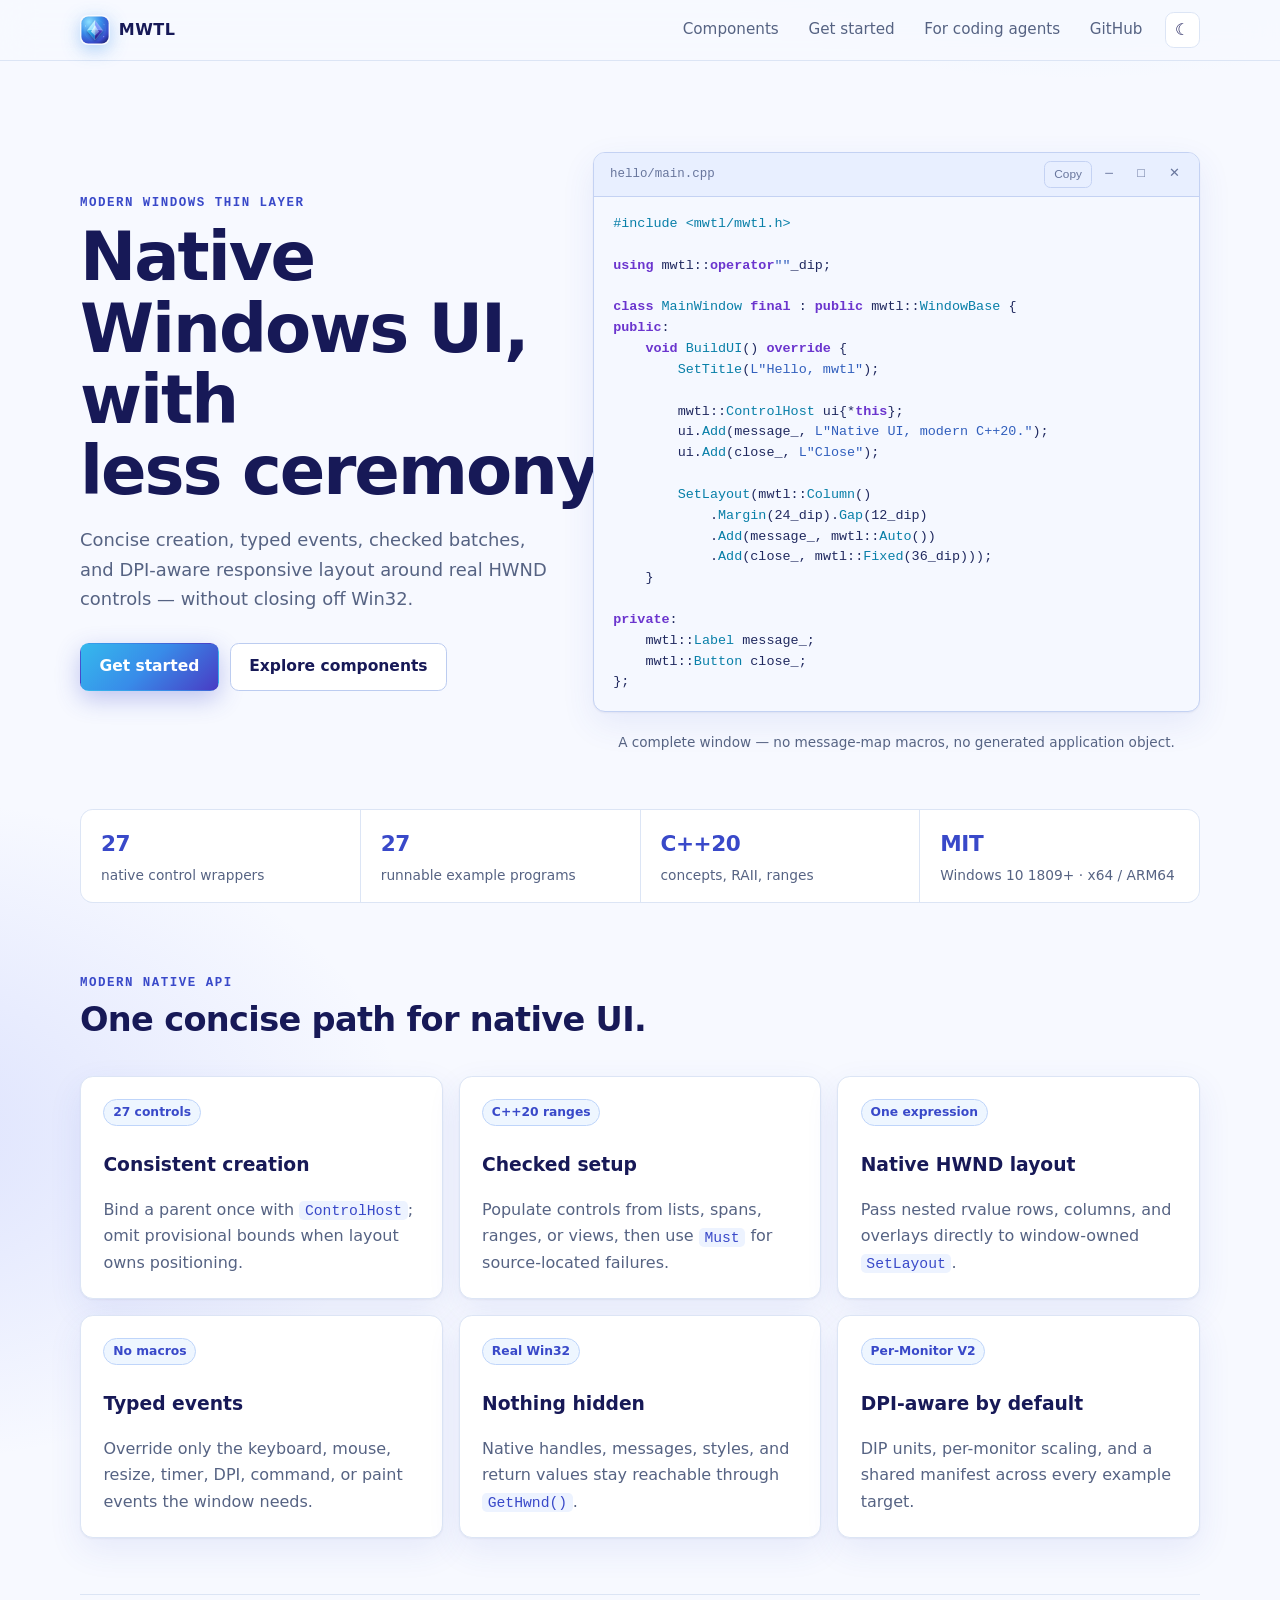
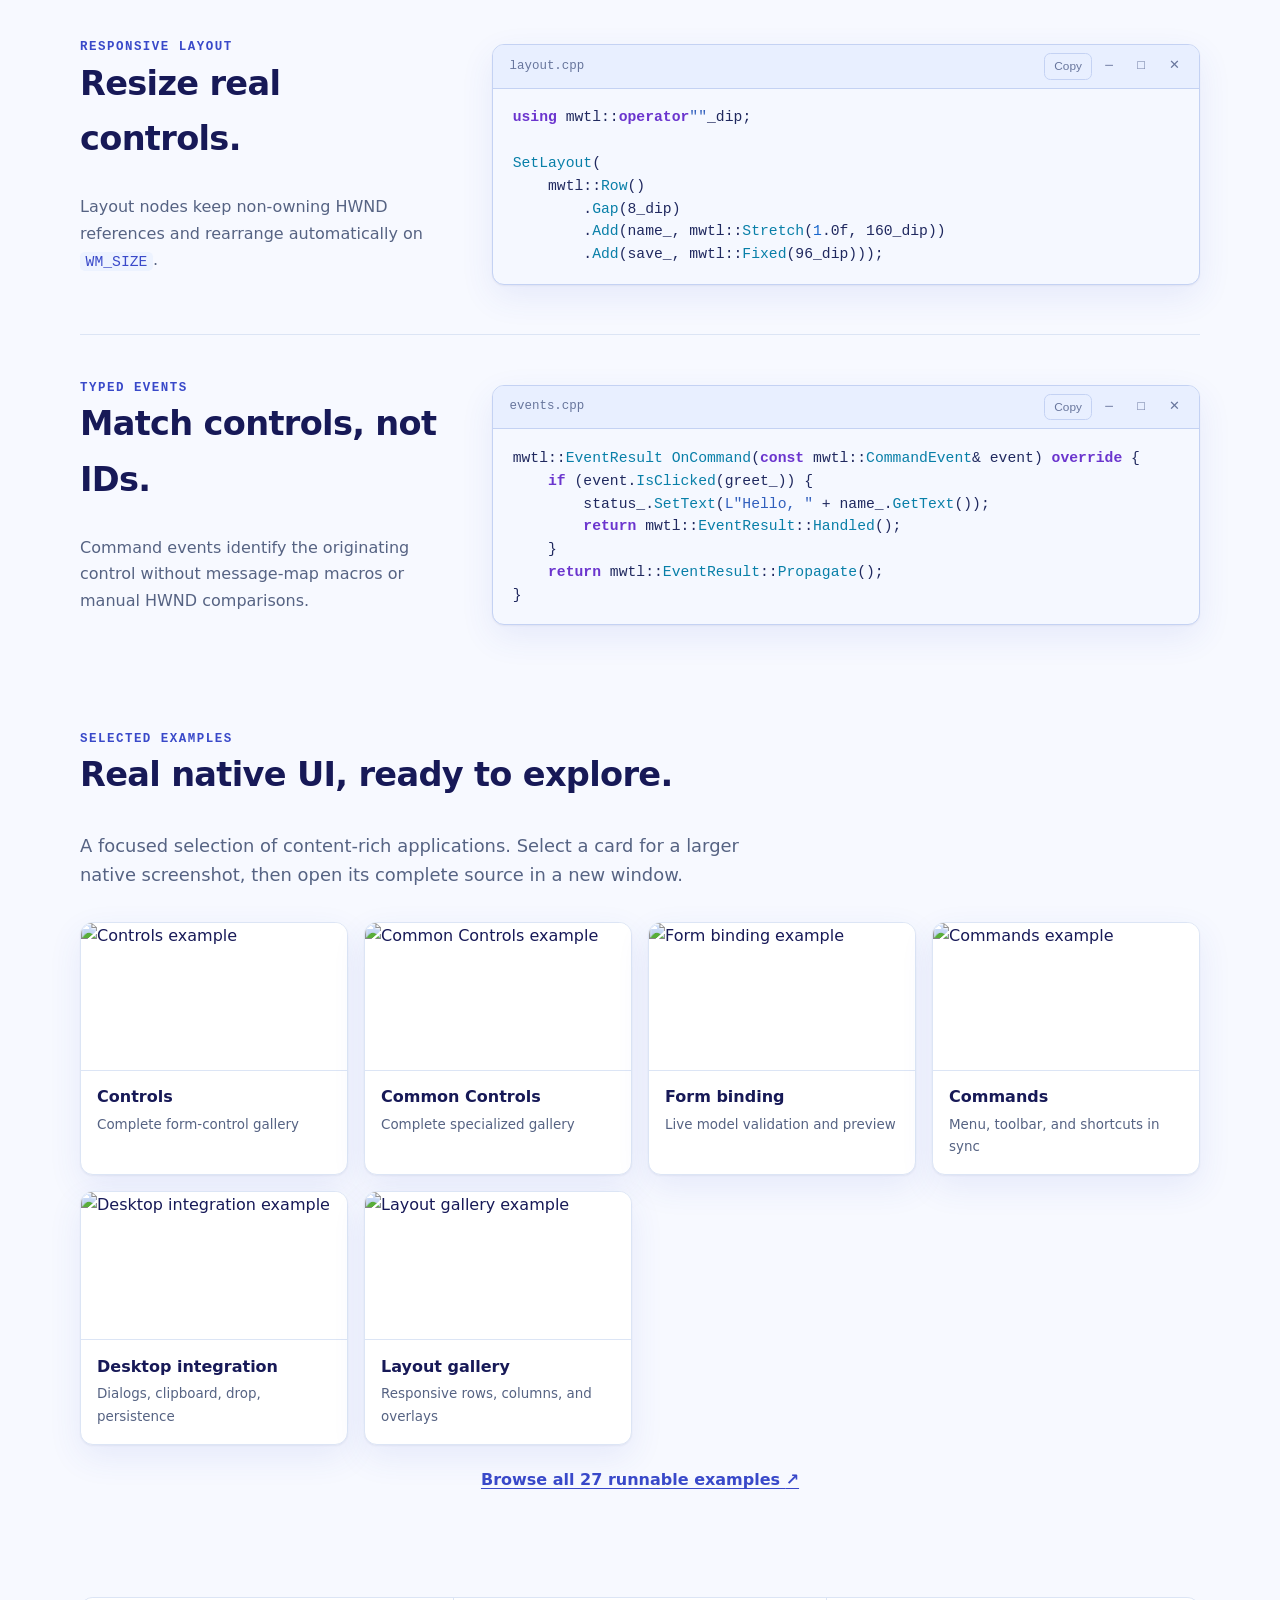
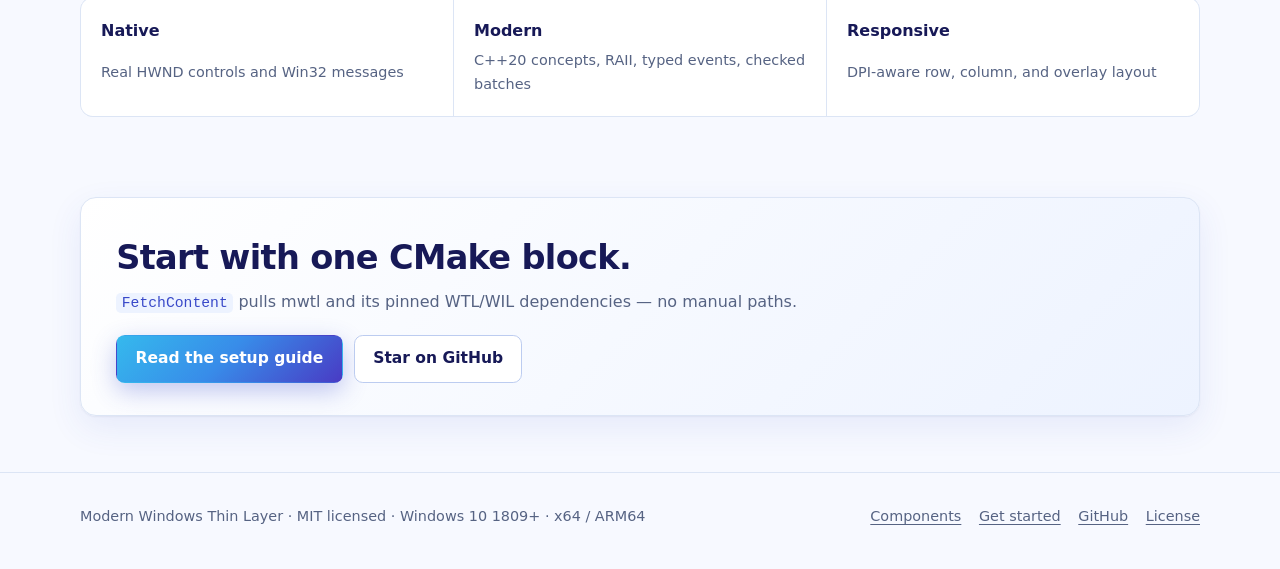
==== commit 5d8e9dc0: "Improve coding-agent guidance and starters" ====
--- a/site/index.html
+++ b/site/index.html
@@ -25,6 +25,7 @@
       <nav class="nav-links" aria-label="Main navigation">
         <a href="components/index.html">Components</a>
         <a href="building.html">Get started</a>
+        <a href="llms.txt">For coding agents</a>
         <a href="https://github.com/everettjf/mwtl">GitHub</a>
         <button class="theme-toggle" type="button" aria-label="Toggle color theme"></button>
       </nav>
